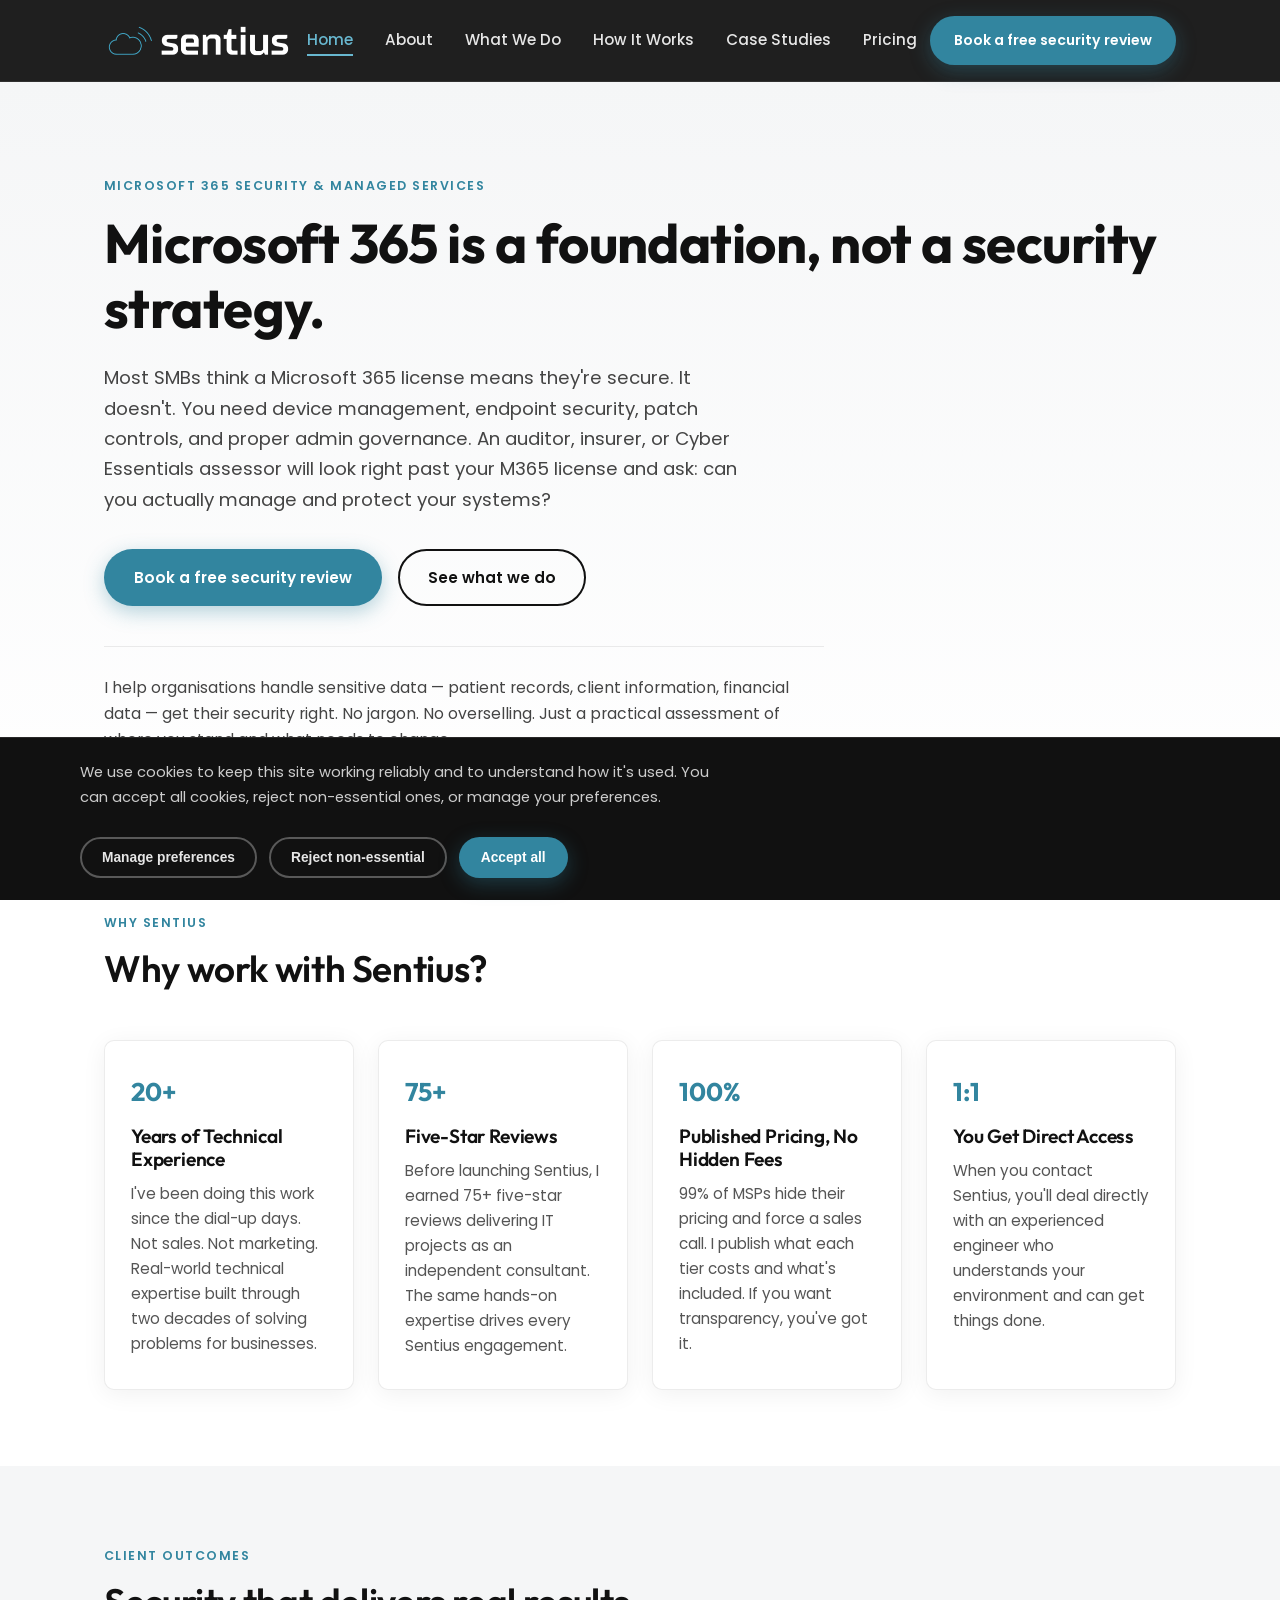
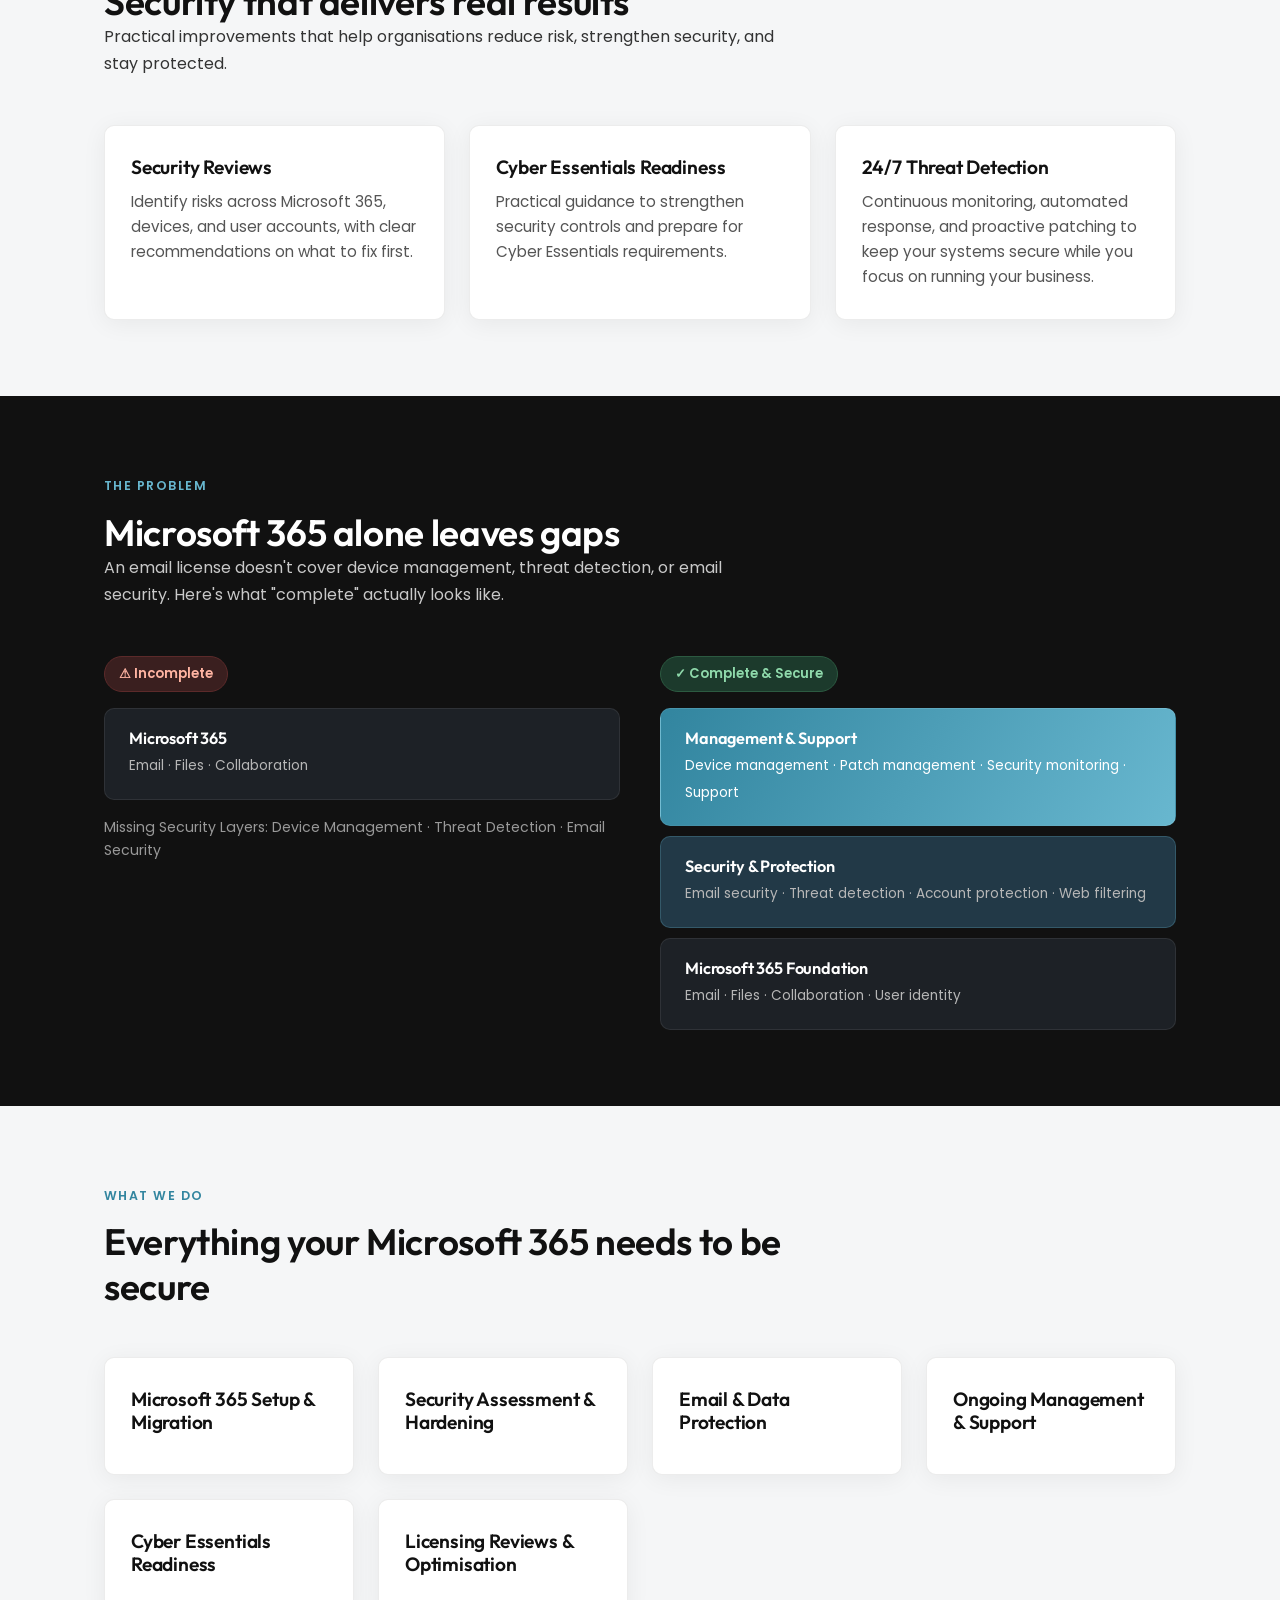
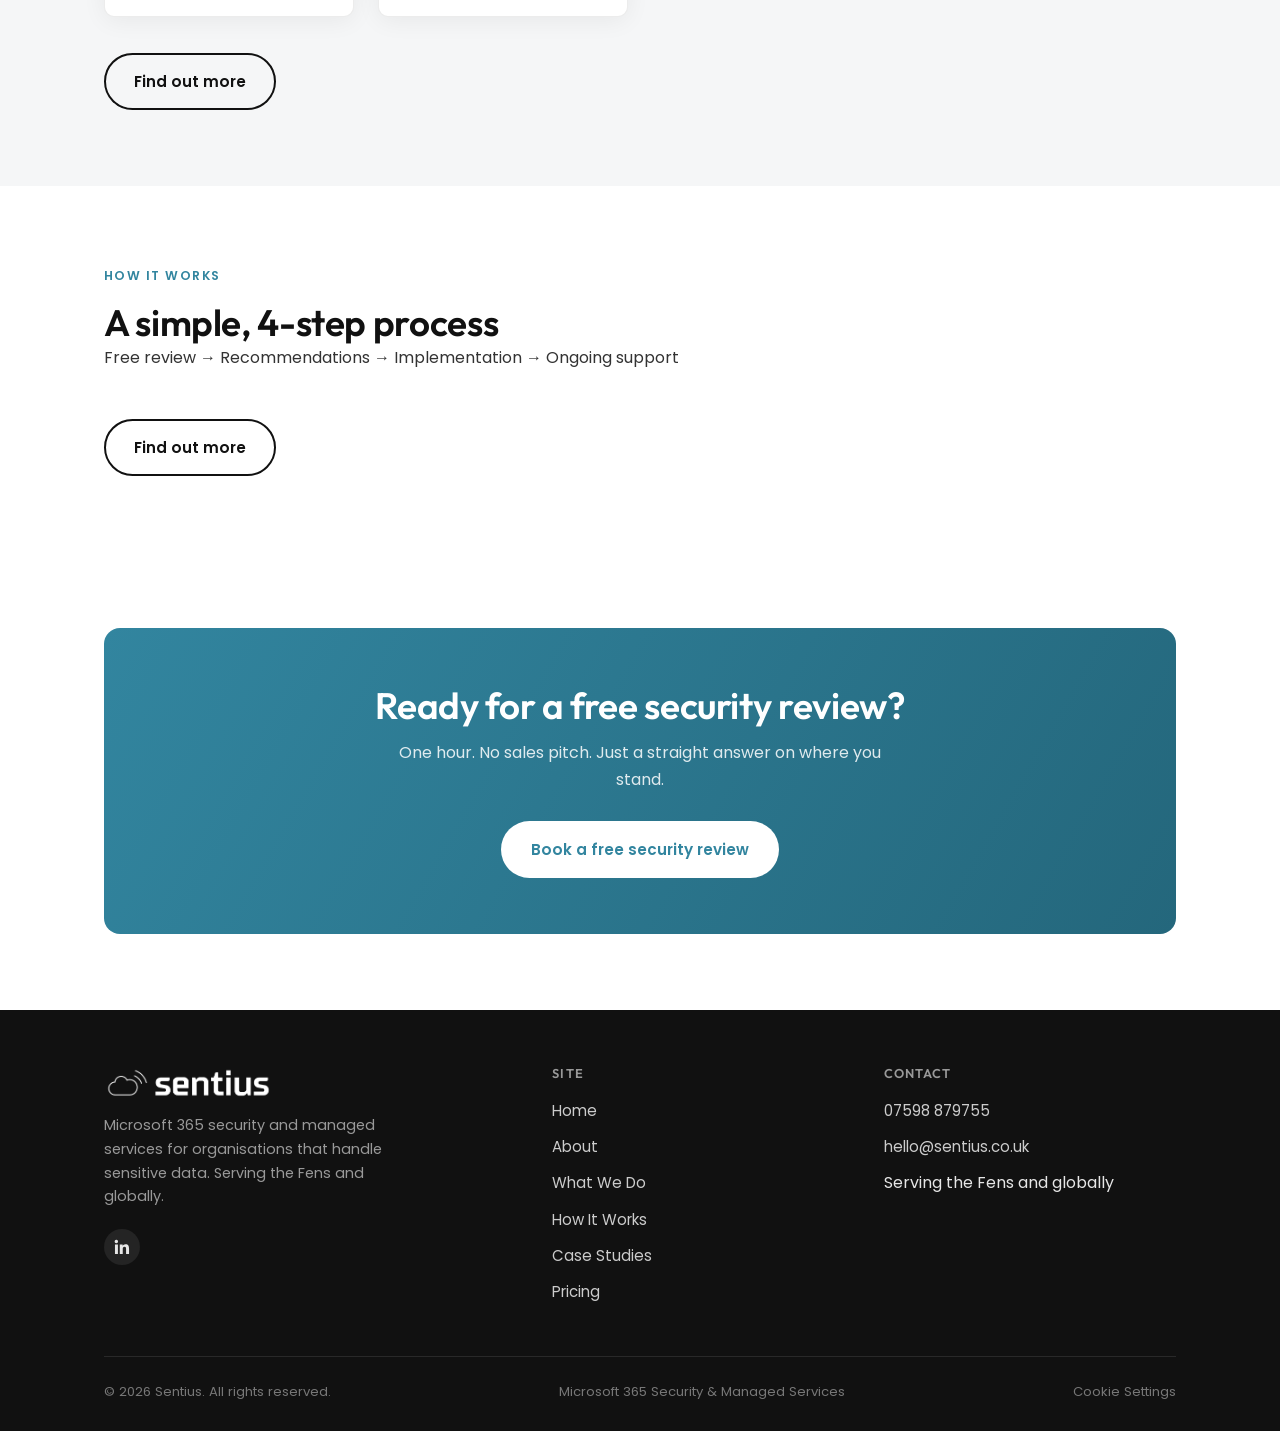
==== index.html @ 133aaaa6 "home word changes" ====
<!DOCTYPE html>
<html lang="en">
<head>
<meta charset="UTF-8">
<meta name="viewport" content="width=device-width, initial-scale=1.0">
<meta name="robots" content="index, follow">
<meta name="description" content="Microsoft 365 is a foundation, not a security strategy. Sentius helps SMBs manage and protect their systems — no jargon, no overselling, published pricing.">
<meta property="og:title" content="Sentius | Microsoft 365 Security &amp; Managed Services">
<meta property="og:description" content="Microsoft 365 is a foundation, not a security strategy. Sentius helps SMBs manage and protect their systems — no jargon, no overselling, published pricing.">
<meta property="og:image" content="https://sentius.co.uk/assets/og-image-home.svg">
<meta property="og:url" content="https://sentius.co.uk/">
<meta property="og:type" content="website">
<link rel="canonical" href="https://sentius.co.uk/">
<title>Sentius | Microsoft 365 Security &amp; Managed Services</title>
<link rel="icon" href="assets/favicon.ico">
<link rel="preconnect" href="https://fonts.googleapis.com">
<link rel="preconnect" href="https://fonts.gstatic.com" crossorigin>
<link href="https://fonts.googleapis.com/css2?family=Outfit:wght@500;600;700&family=Poppins:wght@400;500;600&display=swap" rel="stylesheet">
<link rel="stylesheet" href="css/style.css">
</head>
<body>

<header class="site-header">
  <div class="nav-wrap">
    <a href="index.html" class="logo-link">
      <img src="assets/logo.png" alt="Sentius logo">
    </a>
    <nav class="main-nav">
      <ul>
        <li><a href="index.html">Home</a></li>
        <li><a href="about.html">About</a></li>
        <li><a href="what-we-do.html">What We Do</a></li>
        <li><a href="how-it-works.html">How It Works</a></li>
        <li><a href="case-studies.html">Case Studies</a></li>
        <li><a href="pricing.html">Pricing</a></li>
      </ul>
    </nav>
    <div class="nav-cta">
      <a href="https://outlook.office365.com/owa/calendar/Sentius@sentius.co.uk/bookings/" target="_blank" rel="noopener" class="btn btn-primary">Book a free security review</a>
    </div>
    <button class="nav-toggle" aria-label="Toggle menu"><span></span><span></span><span></span></button>
  </div>
</header>

<main>

  <section class="hero">
    <div class="container hero-inner">
      <div>
        <span class="eyebrow">Microsoft 365 Security &amp; Managed Services</span>
        <h1>Microsoft&nbsp;365 is a foundation, not a security strategy.</h1>
        <p class="lede">Most SMBs think a Microsoft 365 license means they're secure. It doesn't. You need device management, endpoint security, patch controls, and proper admin governance. An auditor, insurer, or Cyber Essentials assessor will look right past your M365 license and ask: can you actually manage and protect your systems?</p>
        <div class="hero-actions">
          <a href="https://outlook.office365.com/owa/calendar/Sentius@sentius.co.uk/bookings/" target="_blank" rel="noopener" class="btn btn-primary">Book a free security review</a>
          <a href="what-we-do.html" class="btn btn-outline">See what we do</a>
        </div>
        <p class="hero-note">I help organisations handle sensitive data &mdash; patient records, client information, financial data &mdash; get their security right. No jargon. No overselling. Just a practical assessment of where you stand and what needs to change.</p>
      </div>
    </div>
  </section>

  <section>
    <div class="container">
      <div class="section-head">
        <span class="eyebrow">Why Sentius</span>
        <h2>Why work with Sentius?</h2>
      </div>
      <div class="grid-cards">
        <div class="card">
          <div class="num">20+</div>
          <h3>Years of Technical Experience</h3>
          <p>I've been doing this work since the dial-up days. Not sales. Not marketing. Real-world technical expertise built through two decades of solving problems for businesses.</p>
        </div>
        <div class="card">
          <div class="num">75+</div>
          <h3>Five-Star Reviews</h3>
          <p>Before launching Sentius, I earned 75+ five-star reviews delivering IT projects as an independent consultant. The same hands-on expertise drives every Sentius engagement.</p>
        </div>
        <div class="card">
          <div class="num">100%</div>
          <h3>Published Pricing, No Hidden Fees</h3>
          <p>99% of MSPs hide their pricing and force a sales call. I publish what each tier costs and what's included. If you want transparency, you've got it.</p>
        </div>
        <div class="card">
          <div class="num">1:1</div>
          <h3>You Get Direct Access</h3>
          <p>When you contact Sentius, you'll deal directly with an experienced engineer who understands your environment and can get things done.</p>
        </div>
      </div>
    </div>
  </section>

  <section class="section-tint">
    <div class="container">
      <div class="section-head">
        <span class="eyebrow">Client Outcomes</span>
        <h2>Security that delivers real results</h2>
        <p>Practical improvements that help organisations reduce risk, strengthen security, and stay protected.</p>
      </div>
      <div class="grid-cards">
        <div class="card">
          <h3>Security Reviews</h3>
          <p>Identify risks across Microsoft 365, devices, and user accounts, with clear recommendations on what to fix first.</p>
        </div>
        <div class="card">
          <h3>Cyber Essentials Readiness</h3>
          <p>Practical guidance to strengthen security controls and prepare for Cyber Essentials requirements.</p>
        </div>
        <div class="card">
          <h3>24/7 Threat Detection</h3>
          <p>Continuous monitoring, automated response, and proactive patching to keep your systems secure while you focus on running your business.</p>
        </div>
      </div>
    </div>
  </section>
  <section class="section-dark">
    <div class="container">
      <div class="section-head">
        <span class="eyebrow" style="color:var(--teal-light)">The Problem</span>
        <h2>Microsoft 365 alone leaves gaps</h2>
        <p>An email license doesn't cover device management, threat detection, or email security. Here's what "complete" actually looks like.</p>
      </div>

      <div style="display:grid; grid-template-columns: 1fr 1fr; gap:40px; align-items:start;">
        <div>
          <span class="stack-flag">&#9888; Incomplete</span>
          <div class="stack stack-incomplete">
            <div class="stack-layer base">
              <h4>Microsoft 365</h4>
              <span>Email &middot; Files &middot; Collaboration</span>
            </div>
          </div>
          <p style="margin-top:16px; font-size:0.88rem; color:#999;">Missing Security Layers: Device Management &middot; Threat Detection &middot; Email Security</p>
        </div>
        <div>
          <span class="stack-flag" style="background:#1c3a2c; color:#8fd9ab; border-color:#2c5a41;">&#10003; Complete &amp; Secure</span>
          <div class="stack">
            <div class="stack-layer top">
              <h4>Management &amp; Support</h4>
              <span>Device management &middot; Patch management &middot; Security monitoring &middot; Support</span>
            </div>
            <div class="stack-layer mid">
              <h4>Security &amp; Protection</h4>
              <span>Email security &middot; Threat detection &middot; Account protection &middot; Web filtering</span>
            </div>
            <div class="stack-layer base">
              <h4>Microsoft 365 Foundation</h4>
              <span>Email &middot; Files &middot; Collaboration &middot; User identity</span>
            </div>
          </div>
        </div>
      </div>
    </div>
  </section>

  <section class="section-tint">
    <div class="container">
      <div class="section-head">
        <span class="eyebrow">What We Do</span>
        <h2>Everything your Microsoft 365 needs to be secure</h2>
      </div>
      <div class="grid-cards">
        <div class="card"><h3>Microsoft 365 Setup &amp; Migration</h3></div>
        <div class="card"><h3>Security Assessment &amp; Hardening</h3></div>
        <div class="card"><h3>Email &amp; Data Protection</h3></div>
        <div class="card"><h3>Ongoing Management &amp; Support</h3></div>
        <div class="card"><h3>Cyber Essentials Readiness</h3></div>
        <div class="card"><h3>Licensing Reviews &amp; Optimisation</h3></div>
      </div>
      <div style="margin-top:36px;">
        <a href="what-we-do.html" class="btn btn-outline">Find out more</a>
      </div>
    </div>
  </section>

  <section>
    <div class="container">
      <div class="section-head">
        <span class="eyebrow">How It Works</span>
        <h2>A simple, 4-step process</h2>
        <p>Free review &rarr; Recommendations &rarr; Implementation &rarr; Ongoing support</p>
      </div>
      <div style="margin-top:36px;">
        <a href="how-it-works.html" class="btn btn-outline">Find out more</a>
      </div>
    </div>
  </section>

  <section>
    <div class="container">
      <div class="cta-banner">
        <h2>Ready for a free security review?</h2>
        <p>One hour. No sales pitch. Just a straight answer on where you stand.</p>
        <a href="https://outlook.office365.com/owa/calendar/Sentius@sentius.co.uk/bookings/" target="_blank" rel="noopener" class="btn" style="background:var(--white); color:var(--teal);">Book a free security review</a>
      </div>
    </div>
  </section>

</main>

<footer class="site-footer">
  <div class="container">
    <div class="footer-top">
      <div class="footer-brand">
        <img src="assets/logo.png" alt="Sentius logo">
        <p>Microsoft 365 security and managed services for organisations that handle sensitive data. Serving the Fens and globally.</p>
        <div class="footer-social">
          <a href="https://www.linkedin.com/in/chris-warner-75b22317b/" target="_blank" rel="noopener" aria-label="Sentius on LinkedIn">
            <svg viewBox="0 0 24 24" width="20" height="20" fill="currentColor" aria-hidden="true"><path d="M20.45 20.45h-3.56v-5.57c0-1.33-.02-3.04-1.85-3.04-1.85 0-2.14 1.45-2.14 2.94v5.67H9.34V9h3.42v1.56h.05c.48-.9 1.64-1.85 3.38-1.85 3.6 0 4.27 2.37 4.27 5.46v6.28zM5.34 7.43a2.07 2.07 0 1 1 0-4.13 2.07 2.07 0 0 1 0 4.13zM7.12 20.45H3.56V9h3.56v11.45z"/></svg>
          </a>
        </div>
      </div>
      <div class="footer-col">
        <h4>Site</h4>
        <ul>
          <li><a href="index.html">Home</a></li>
          <li><a href="about.html">About</a></li>
          <li><a href="what-we-do.html">What We Do</a></li>
          <li><a href="how-it-works.html">How It Works</a></li>
          <li><a href="case-studies.html">Case Studies</a></li>
          <li><a href="pricing.html">Pricing</a></li>
        </ul>
      </div>
      <div class="footer-col">
        <h4>Contact</h4>
        <ul>
          <li><a href="tel:07598879755">07598 879755</a></li>
          <li><a href="mailto:hello@sentius.co.uk">hello@sentius.co.uk</a></li>
          <li>Serving the Fens and globally</li>
        </ul>
      </div>
    </div>
    <div class="footer-bottom">
      <span>&copy; <span id="year"></span> Sentius. All rights reserved.</span>
      <span>Microsoft 365 Security &amp; Managed Services</span>
      <a href="#" data-cookie-settings>Cookie Settings</a>
    </div>
  </div>
</footer>

<script src="js/main.js"></script>
<script src="js/cookie-consent.js"></script>
<script>document.getElementById('year').textContent = new Date().getFullYear();</script>
</body>
</html>
---- css/style.css ----
/* ===== Sentius — Design tokens ===== */
:root {
  --teal: #32859F;
  --teal-light: #68B7CF;
  --ink: #111111;
  --ink-alt: #16171B;
  --off-white: #E6E6E6;
  --white: #FFFFFF;
  --off-white-bg: #F5F6F7;

  --font-head: 'Outfit', -apple-system, 'Segoe UI', sans-serif;
  --font-body: 'Poppins', -apple-system, 'Segoe UI', sans-serif;

  --max-w: 1120px;
  --radius: 10px;
  --shadow: 0 4px 24px rgba(17, 17, 17, 0.06);
}

* { box-sizing: border-box; margin: 0; padding: 0; }

html { scroll-behavior: smooth; }

body {
  font-family: var(--font-body);
  color: var(--ink);
  background: var(--white);
  line-height: 1.65;
  -webkit-font-smoothing: antialiased;
}

img { max-width: 100%; display: block; }

a { color: inherit; text-decoration: none; }

h1, h2, h3, h4 {
  font-family: var(--font-head);
  font-weight: 600;
  line-height: 1.2;
  letter-spacing: -0.01em;
}

h1 { font-size: clamp(2.1rem, 4.5vw, 3.4rem); font-weight: 700; }
h2 { font-size: clamp(1.6rem, 3vw, 2.3rem); }
h3 { font-size: 1.2rem; }

p { color: #333; }

.container {
  max-width: var(--max-w);
  margin: 0 auto;
  padding: 0 24px;
}

.eyebrow {
  display: inline-block;
  font-size: 0.78rem;
  font-weight: 600;
  letter-spacing: 0.12em;
  text-transform: uppercase;
  color: var(--teal);
  margin-bottom: 14px;
}

.lede {
  font-size: 1.15rem;
  color: #444;
  max-width: 640px;
}

/* ===== Buttons ===== */
.btn {
  display: inline-flex;
  align-items: center;
  gap: 8px;
  padding: 14px 28px;
  border-radius: 999px;
  font-weight: 600;
  font-size: 0.95rem;
  border: 2px solid transparent;
  cursor: pointer;
  transition: transform 0.15s ease, box-shadow 0.15s ease, background 0.15s ease, color 0.15s ease;
}
.btn:hover { transform: translateY(-2px); }

.btn-primary {
  background: var(--teal);
  color: var(--white);
  box-shadow: 0 6px 20px rgba(50, 133, 159, 0.35);
}
.btn-primary:hover { background: #2a7389; }

.btn-outline {
  background: transparent;
  border-color: var(--ink);
  color: var(--ink);
}
.btn-outline:hover { border-color: var(--teal); color: var(--teal); }

.btn-outline-light {
  background: transparent;
  border-color: rgba(255,255,255,0.5);
  color: var(--white);
}
.btn-outline-light:hover { border-color: var(--teal-light); color: var(--teal-light); }

/* ===== Header ===== */
header.site-header {
  position: sticky;
  top: 0;
  z-index: 100;
  background: rgba(17,17,17,0.94);
  backdrop-filter: blur(10px);
  border-bottom: 1px solid rgba(255,255,255,0.08);
}

.nav-wrap {
  display: flex;
  align-items: center;
  justify-content: space-between;
  padding: 16px 24px;
  max-width: var(--max-w);
  margin: 0 auto;
}

.logo-link { display: flex; align-items: center; gap: 10px; }
.logo-link img { height: 38px; width: auto; }

nav.main-nav ul {
  list-style: none;
  display: flex;
  gap: 32px;
  align-items: center;
}

nav.main-nav a {
  font-size: 0.95rem;
  font-weight: 500;
  color: var(--off-white);
  position: relative;
  padding: 4px 0;
}

nav.main-nav a::after {
  content: '';
  position: absolute;
  left: 0; bottom: -2px;
  width: 0; height: 2px;
  background: var(--teal-light);
  transition: width 0.2s ease;
}

nav.main-nav a:hover::after,
nav.main-nav a.active::after { width: 100%; }

nav.main-nav a.active { color: var(--teal-light); }

.nav-cta { display: flex; align-items: center; gap: 20px; }
.nav-cta .btn { padding: 11px 22px; font-size: 0.88rem; }
.nav-cta .btn-outline { border-color: rgba(255,255,255,0.4); color: var(--off-white); }
.nav-cta .btn-outline:hover { border-color: var(--teal-light); color: var(--teal-light); }

.nav-toggle {
  display: none;
  flex-direction: column;
  gap: 5px;
  background: none;
  border: none;
  cursor: pointer;
  padding: 8px;
}
.nav-toggle span {
  width: 24px; height: 2px;
  background: var(--off-white);
  transition: transform 0.2s ease, opacity 0.2s ease;
}

/* ===== Hero ===== */
.hero {
  background: linear-gradient(180deg, var(--off-white-bg) 0%, var(--white) 100%);
  padding: 90px 0 80px;
}

.hero-inner {
  display: grid;
  gap: 40px;
}

.hero p.lede { margin-top: 22px; }

.hero-actions {
  margin-top: 34px;
  display: flex;
  gap: 16px;
  flex-wrap: wrap;
}

.hero-note {
  margin-top: 40px;
  padding-top: 28px;
  border-top: 1px solid rgba(17,17,17,0.08);
  font-size: 0.98rem;
  color: #444;
  max-width: 720px;
}

/* ===== Section basics ===== */
section { padding: 76px 0; }
.section-dark {
  background: var(--ink);
  color: var(--off-white);
}
.section-dark p { color: #c9c9c9; }
.section-dark h2, .section-dark h3 { color: var(--white); }

.section-tint { background: var(--off-white-bg); }

.section-head { max-width: 680px; margin-bottom: 48px; }

/* ===== Why Sentius cards ===== */
.grid-cards {
  display: grid;
  grid-template-columns: repeat(auto-fit, minmax(240px, 1fr));
  gap: 24px;
}

.card {
  background: var(--white);
  border: 1px solid rgba(17,17,17,0.08);
  border-radius: var(--radius);
  padding: 30px 26px;
  box-shadow: var(--shadow);
}

.card .num {
  font-family: var(--font-head);
  font-weight: 700;
  font-size: 1.6rem;
  color: var(--teal);
  margin-bottom: 12px;
}

.card h3 { margin-bottom: 10px; }
.card p { font-size: 0.95rem; color: #555; }

/* ===== Stack diagram ===== */
.stack {
  display: flex;
  flex-direction: column;
  gap: 10px;
  max-width: 560px;
}

.stack-layer {
  border-radius: var(--radius);
  padding: 20px 24px;
  border: 1px solid rgba(255,255,255,0.08);
}

.stack-layer h4 { color: var(--white); font-size: 1.02rem; margin-bottom: 4px; }
.stack-layer span { font-size: 0.85rem; color: #b7b7b7; }

.stack-layer.base { background: #1d2126; }
.stack-layer.mid { background: #223947; border-color: rgba(104,183,207,0.25); }
.stack-layer.top { background: linear-gradient(120deg, var(--teal), var(--teal-light)); }
.stack-layer.top h4, .stack-layer.top span { color: var(--white); }

.stack-flag {
  display: inline-flex;
  align-items: center;
  gap: 8px;
  background: #3a1f1f;
  color: #ffb4a2;
  border: 1px solid #5c2a2a;
  border-radius: 999px;
  padding: 6px 14px;
  font-size: 0.82rem;
  font-weight: 600;
  margin-bottom: 16px;
}

/* ===== Services list ===== */
.service-row {
  display: grid;
  grid-template-columns: 44px 1fr;
  gap: 20px;
  padding: 32px 0;
  border-bottom: 1px solid rgba(17,17,17,0.08);
}
.service-row:first-child { padding-top: 0; }
.service-row:last-of-type { border-bottom: none; }

.service-index {
  font-family: var(--font-head);
  font-weight: 700;
  font-size: 1.1rem;
  color: var(--teal-light);
  background: var(--ink);
  width: 44px; height: 44px;
  border-radius: 50%;
  display: flex; align-items: center; justify-content: center;
}

.service-row h3 { margin-bottom: 8px; }
.service-row .means {
  margin-top: 12px;
  font-size: 0.92rem;
  color: var(--teal);
  font-weight: 500;
}

/* ===== Steps ===== */
.steps {
  display: grid;
  grid-template-columns: repeat(auto-fit, minmax(230px, 1fr));
  gap: 28px;
  counter-reset: step;
}

.step {
  position: relative;
  padding-top: 12px;
}

.step .step-num {
  font-family: var(--font-head);
  font-weight: 700;
  font-size: 2.2rem;
  color: var(--teal);
  opacity: 0.35;
  display: block;
  margin-bottom: 14px;
}

.step h3 { margin-bottom: 10px; }
.step p { font-size: 0.94rem; }

/* ===== Pricing ===== */
.pricing-grid {
  display: grid;
  grid-template-columns: repeat(auto-fit, minmax(280px, 1fr));
  gap: 24px;
  align-items: stretch;
}

.tier {
  background: var(--white);
  border: 1px solid rgba(17,17,17,0.1);
  border-radius: var(--radius);
  padding: 34px 28px;
  display: flex;
  flex-direction: column;
  box-shadow: var(--shadow);
}

.tier.popular {
  border-color: var(--teal);
  box-shadow: 0 10px 34px rgba(50,133,159,0.22);
  transform: translateY(-8px);
}

.tier-badge {
  align-self: flex-start;
  background: var(--teal);
  color: var(--white);
  font-size: 0.72rem;
  font-weight: 700;
  letter-spacing: 0.06em;
  text-transform: uppercase;
  padding: 5px 12px;
  border-radius: 999px;
  margin-bottom: 14px;
}

.tier h3 { font-size: 1.35rem; }
.tier .tier-desc { font-size: 0.92rem; color: #555; margin: 10px 0 20px; min-height: 42px; }

.tier .price {
  font-family: var(--font-head);
  font-weight: 700;
  font-size: 2.1rem;
  color: var(--ink);
  margin-bottom: 4px;
}
.tier .price span { font-size: 0.95rem; font-weight: 500; color: #666; }

.tier ul {
  list-style: none;
  margin: 22px 0;
  flex-grow: 1;
}

.tier ul li {
  display: flex;
  gap: 10px;
  padding: 8px 0;
  font-size: 0.9rem;
  color: #333;
  border-top: 1px solid rgba(17,17,17,0.06);
}
.tier ul li:first-child { border-top: none; }

.tier ul li .tick { color: var(--teal); font-weight: 700; flex-shrink: 0; }

.tier-meta {
  font-size: 0.82rem;
  color: #666;
  background: var(--off-white-bg);
  border-radius: 8px;
  padding: 14px 16px;
  margin-bottom: 20px;
}
.tier-meta div { display: grid; grid-template-columns: 108px 1fr; gap: 10px; padding: 5px 0; align-items: baseline; }
.tier-meta div span:first-child { color: #888; }
.tier-meta div span:last-child { text-align: right; font-weight: 500; color: var(--ink); }

.tier-best {
  font-size: 0.85rem;
  color: #555;
  margin-bottom: 20px;
  padding-top: 16px;
  border-top: 1px dashed rgba(17,17,17,0.12);
}
.tier-best b { color: var(--ink); display: block; margin-bottom: 4px; font-size: 0.78rem; text-transform: uppercase; letter-spacing: 0.06em; }

.addon-box {
  margin-top: 40px;
  background: var(--off-white-bg);
  border-radius: var(--radius);
  padding: 32px;
  display: grid;
  grid-template-columns: 1fr 1fr;
  gap: 30px;
}
@media (max-width: 700px) { .addon-box { grid-template-columns: 1fr; } }

.addon-box ul { list-style: none; margin: 0; }
.addon-box ul li {
  display: flex;
  gap: 10px;
  padding: 8px 0;
  font-size: 0.9rem;
  color: #333;
  border-top: 1px solid rgba(17,17,17,0.08);
}
.addon-box ul li:first-child { border-top: none; }
.addon-box ul li .tick { color: var(--teal); font-weight: 700; flex-shrink: 0; }

.notes-list {
  list-style: none;
  margin-top: 20px;
}
.notes-list li {
  padding: 12px 0;
  border-top: 1px solid rgba(17,17,17,0.08);
  font-size: 0.94rem;
  color: #444;
}
.notes-list li:first-child { border-top: none; }

/* ===== Case studies ===== */
.case-study {
  background: var(--white);
  border: 1px solid rgba(17,17,17,0.08);
  border-radius: var(--radius);
  padding: 40px;
  margin-bottom: 32px;
  box-shadow: var(--shadow);
}

.case-study h3.case-title {
  color: var(--teal);
  font-size: 1.5rem;
  margin-bottom: 24px;
}

.case-block { margin-bottom: 20px; }
.case-block h4 {
  font-size: 0.78rem;
  text-transform: uppercase;
  letter-spacing: 0.08em;
  color: #888;
  margin-bottom: 8px;
}
.case-block p { font-size: 0.96rem; }

.stat-card {
  background: var(--ink);
  border-radius: var(--radius);
  padding: 30px;
  color: var(--white);
  margin-bottom: 20px;
}

.stat-card h4 { color: var(--teal-light); font-size: 1rem; margin-bottom: 4px; }

.stat-label {
  font-size: 0.76rem;
  text-transform: uppercase;
  letter-spacing: 0.06em;
  color: #888;
  margin-bottom: 20px;
}

.stat-row {
  display: flex;
  align-items: center;
  gap: 16px;
  flex-wrap: wrap;
  margin-bottom: 10px;
}

.stat-num { font-family: var(--font-head); font-weight: 700; font-size: 1.7rem; }
.stat-num.before { color: #999; }
.stat-num.after { color: var(--teal-light); }
.stat-arrow { color: #666; font-size: 1.3rem; }

.stat-date { font-size: 0.78rem; color: #999; }

.bar-track {
  height: 8px;
  background: #2a2c31;
  border-radius: 999px;
  overflow: hidden;
  margin: 14px 0 6px;
}
.bar-fill {
  height: 100%;
  background: linear-gradient(90deg, var(--teal), var(--teal-light));
  border-radius: 999px;
}

.stat-sub { font-size: 0.85rem; color: #aaa; }

/* ===== Footer ===== */
footer.site-footer {
  background: var(--ink);
  color: var(--off-white);
  padding: 56px 0 28px;
}

.footer-top {
  display: grid;
  grid-template-columns: 1.4fr 1fr 1fr;
  gap: 40px;
  padding-bottom: 40px;
  border-bottom: 1px solid rgba(255,255,255,0.1);
}
@media (max-width: 760px) { .footer-top { grid-template-columns: 1fr; } }

.footer-brand img { height: 34px; margin-bottom: 14px; filter: brightness(0) invert(1); }
.footer-brand p { color: #999; font-size: 0.9rem; max-width: 300px; }

.footer-social { display: flex; gap: 12px; margin-top: 20px; }
.footer-social a {
  display: flex;
  align-items: center;
  justify-content: center;
  width: 36px; height: 36px;
  border-radius: 50%;
  background: rgba(255,255,255,0.08);
  color: var(--off-white);
  transition: background 0.15s ease, color 0.15s ease;
}
.footer-social a:hover { background: var(--teal); color: var(--white); }

.footer-col h4 {
  font-size: 0.8rem;
  text-transform: uppercase;
  letter-spacing: 0.08em;
  color: #999;
  margin-bottom: 16px;
}
.footer-col ul { list-style: none; }
.footer-col li { margin-bottom: 10px; }
.footer-col a { color: #ccc; font-size: 0.94rem; }
.footer-col a:hover { color: var(--teal-light); }

.footer-bottom {
  display: flex;
  justify-content: space-between;
  align-items: center;
  padding-top: 24px;
  font-size: 0.82rem;
  color: #777;
  flex-wrap: wrap;
  gap: 10px;
}

/* ===== CTA banner ===== */
.cta-banner {
  background: linear-gradient(120deg, var(--teal), #24677c);
  border-radius: 16px;
  padding: 56px;
  text-align: center;
  color: var(--white);
}
.cta-banner h2 { color: var(--white); margin-bottom: 12px; }
.cta-banner p { color: rgba(255,255,255,0.85); max-width: 520px; margin: 0 auto 28px; }

/* ===== Cookie consent ===== */
.cookie-banner {
  position: fixed;
  left: 0; right: 0; bottom: 0;
  z-index: 200;
  background: var(--ink);
  border-top: 1px solid rgba(255,255,255,0.1);
  padding: 22px 24px;
  transform: translateY(120%);
  transition: transform 0.3s ease;
}
.cookie-banner.is-visible { transform: translateY(0); }

.cookie-banner-inner {
  max-width: var(--max-w);
  margin: 0 auto;
  display: flex;
  align-items: center;
  justify-content: space-between;
  gap: 28px;
  flex-wrap: wrap;
}

.cookie-banner-inner p {
  color: #ccc;
  font-size: 0.92rem;
  max-width: 640px;
  margin: 0;
}

.cookie-banner-actions {
  display: flex;
  gap: 12px;
  flex-wrap: wrap;
}

.cookie-banner-actions .btn { padding: 11px 20px; font-size: 0.86rem; }
.cookie-banner-actions .btn-outline { border-color: rgba(255,255,255,0.3); color: var(--off-white); }
.cookie-banner-actions .btn-outline:hover { border-color: var(--teal-light); color: var(--teal-light); }

.cookie-modal-overlay {
  position: fixed;
  inset: 0;
  z-index: 210;
  background: rgba(17,17,17,0.6);
  display: flex;
  align-items: center;
  justify-content: center;
  padding: 24px;
  opacity: 0;
  pointer-events: none;
  transition: opacity 0.2s ease;
}
.cookie-modal-overlay.is-visible { opacity: 1; pointer-events: auto; }

.cookie-modal {
  position: relative;
  background: var(--white);
  border-radius: var(--radius);
  max-width: 480px;
  width: 100%;
  max-height: 86vh;
  overflow-y: auto;
  padding: 36px;
  box-shadow: 0 20px 60px rgba(0,0,0,0.3);
}

.cookie-modal h3 { margin-bottom: 10px; }
.cookie-modal-intro { font-size: 0.9rem; color: #555; margin-bottom: 24px; }

.cookie-modal-close {
  position: absolute;
  top: 16px; right: 16px;
  background: none;
  border: none;
  font-size: 1.4rem;
  line-height: 1;
  color: #888;
  cursor: pointer;
  padding: 6px;
}
.cookie-modal-close:hover { color: var(--ink); }

.cookie-category {
  padding: 16px 0;
  border-top: 1px solid rgba(17,17,17,0.08);
}
.cookie-category:first-of-type { border-top: none; }

.cookie-category-head {
  display: flex;
  align-items: center;
  justify-content: space-between;
  font-weight: 600;
  font-family: var(--font-head);
  margin-bottom: 6px;
}

.cookie-category p { font-size: 0.86rem; color: #666; }

.cookie-toggle {
  width: 42px; height: 24px;
  border-radius: 999px;
  background: #d5d5d5;
  border: none;
  position: relative;
  cursor: pointer;
  padding: 0;
  flex-shrink: 0;
}
.cookie-toggle-dot {
  position: absolute;
  top: 3px; left: 3px;
  width: 18px; height: 18px;
  border-radius: 50%;
  background: var(--white);
  transition: transform 0.18s ease;
}
.cookie-toggle.is-on { background: var(--teal); }
.cookie-toggle.is-on .cookie-toggle-dot { transform: translateX(18px); }

.cookie-toggle-locked {
  background: var(--teal);
  cursor: default;
  opacity: 0.7;
}
.cookie-toggle-locked .cookie-toggle-dot { transform: translateX(18px); }

.cookie-modal-actions {
  display: flex;
  justify-content: flex-end;
  gap: 12px;
  margin-top: 24px;
  flex-wrap: wrap;
}
.cookie-modal-actions .btn { padding: 11px 20px; font-size: 0.86rem; }

/* ===== Mobile ===== */
@media (max-width: 860px) {
  nav.main-nav { position: fixed; top: 72px; left: 0; right: 0; background: var(--ink); flex-direction: column; padding: 20px 24px; border-bottom: 1px solid rgba(255,255,255,0.08); transform: translateY(-150%); opacity: 0; transition: transform 0.25s ease, opacity 0.25s ease; }
  nav.main-nav.open { transform: translateY(0); opacity: 1; }
  nav.main-nav ul { flex-direction: column; align-items: flex-start; gap: 18px; width: 100%; }
  .nav-cta { display: none; }
  .nav-toggle { display: flex; }
  .hero { padding: 60px 0 56px; }
  .tier.popular { transform: none; }
  .cta-banner { padding: 40px 24px; }
  .cookie-banner-inner { flex-direction: column; align-items: stretch; }
  .cookie-banner-actions { justify-content: stretch; }
  .cookie-banner-actions .btn { flex: 1; justify-content: center; }
}
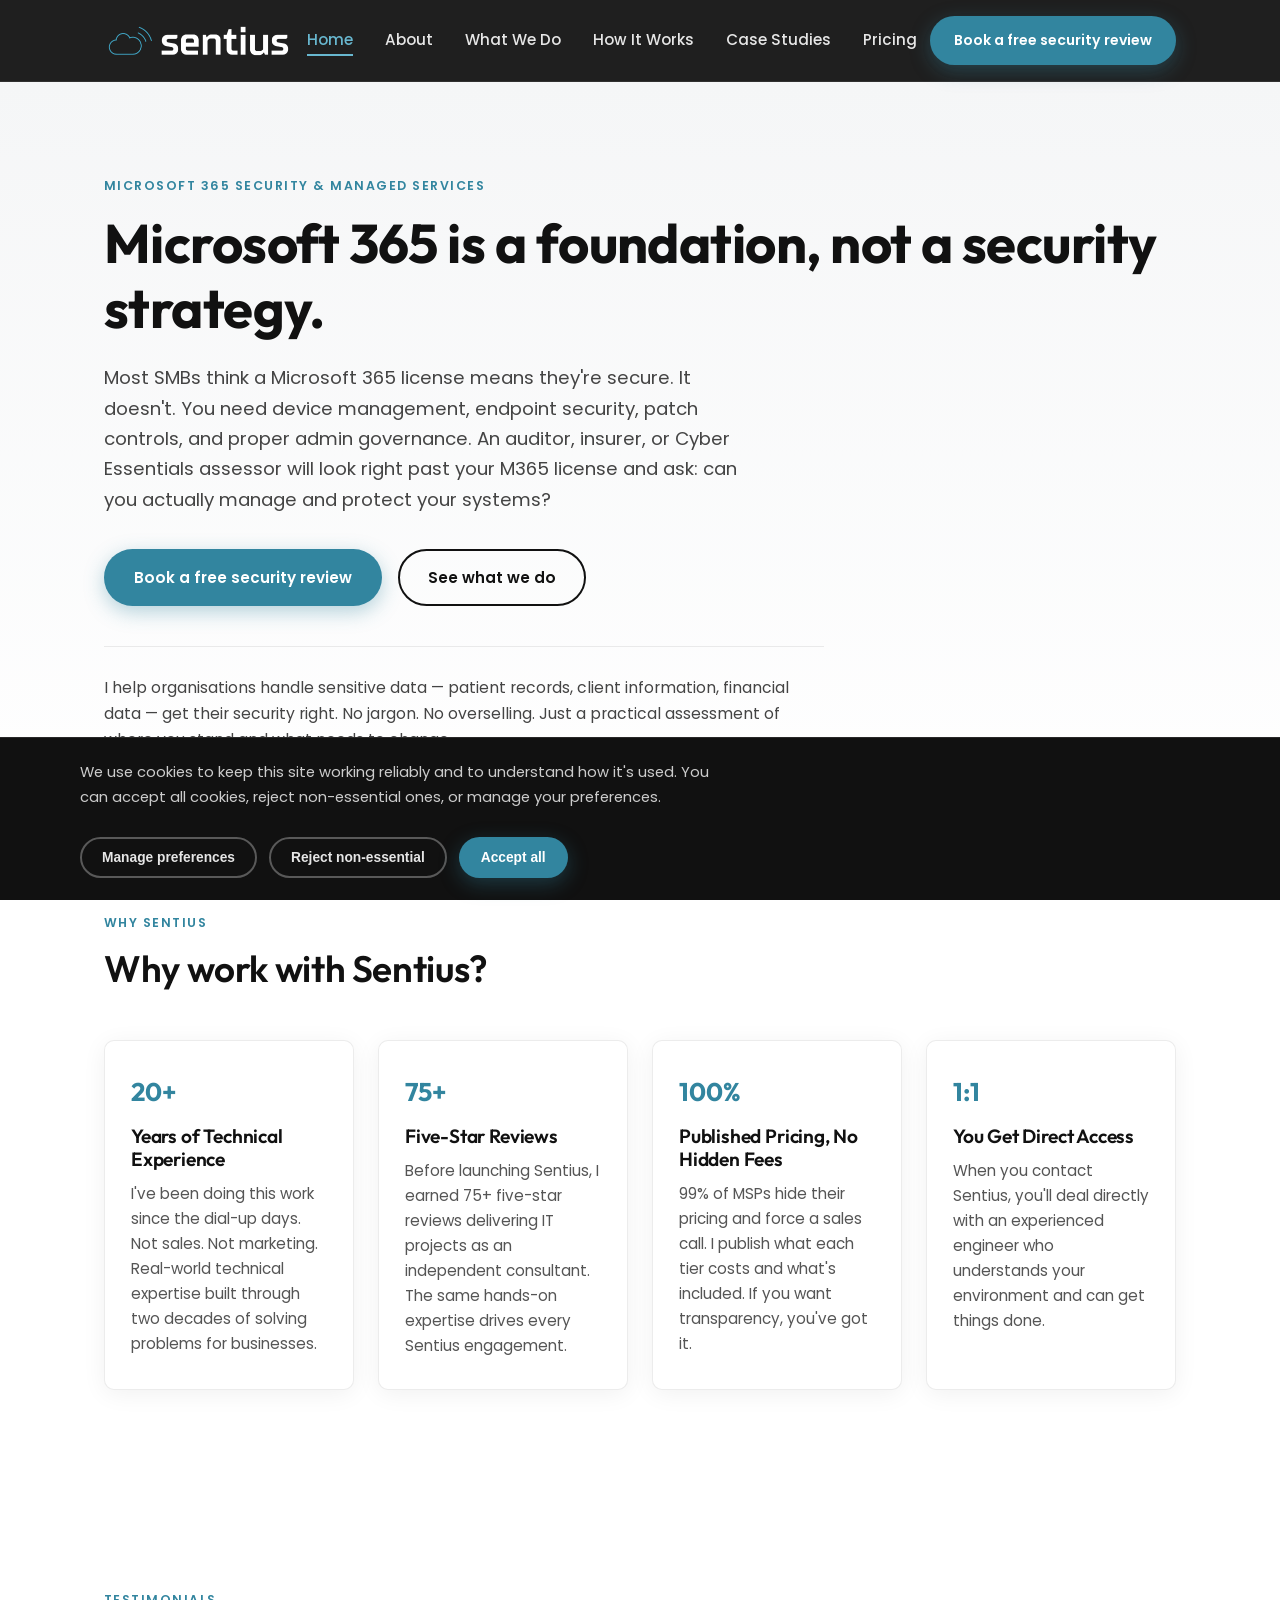
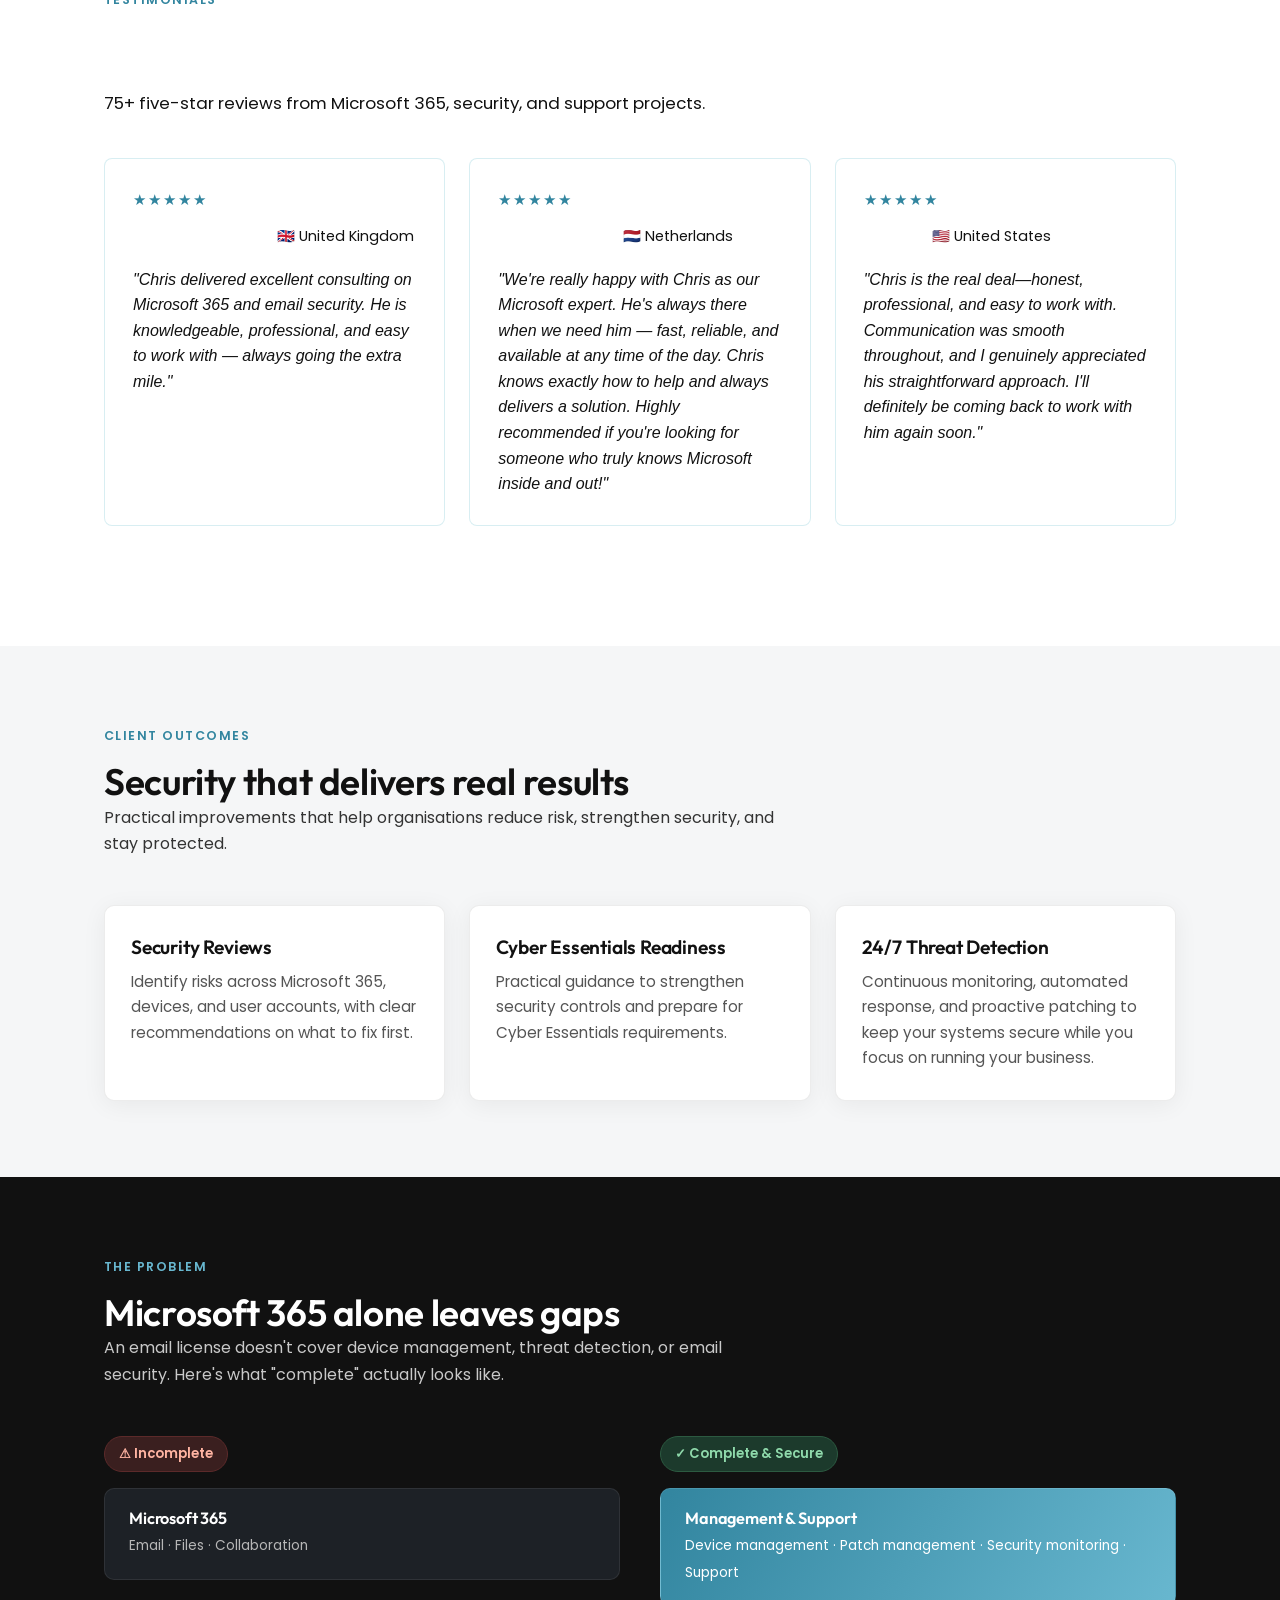
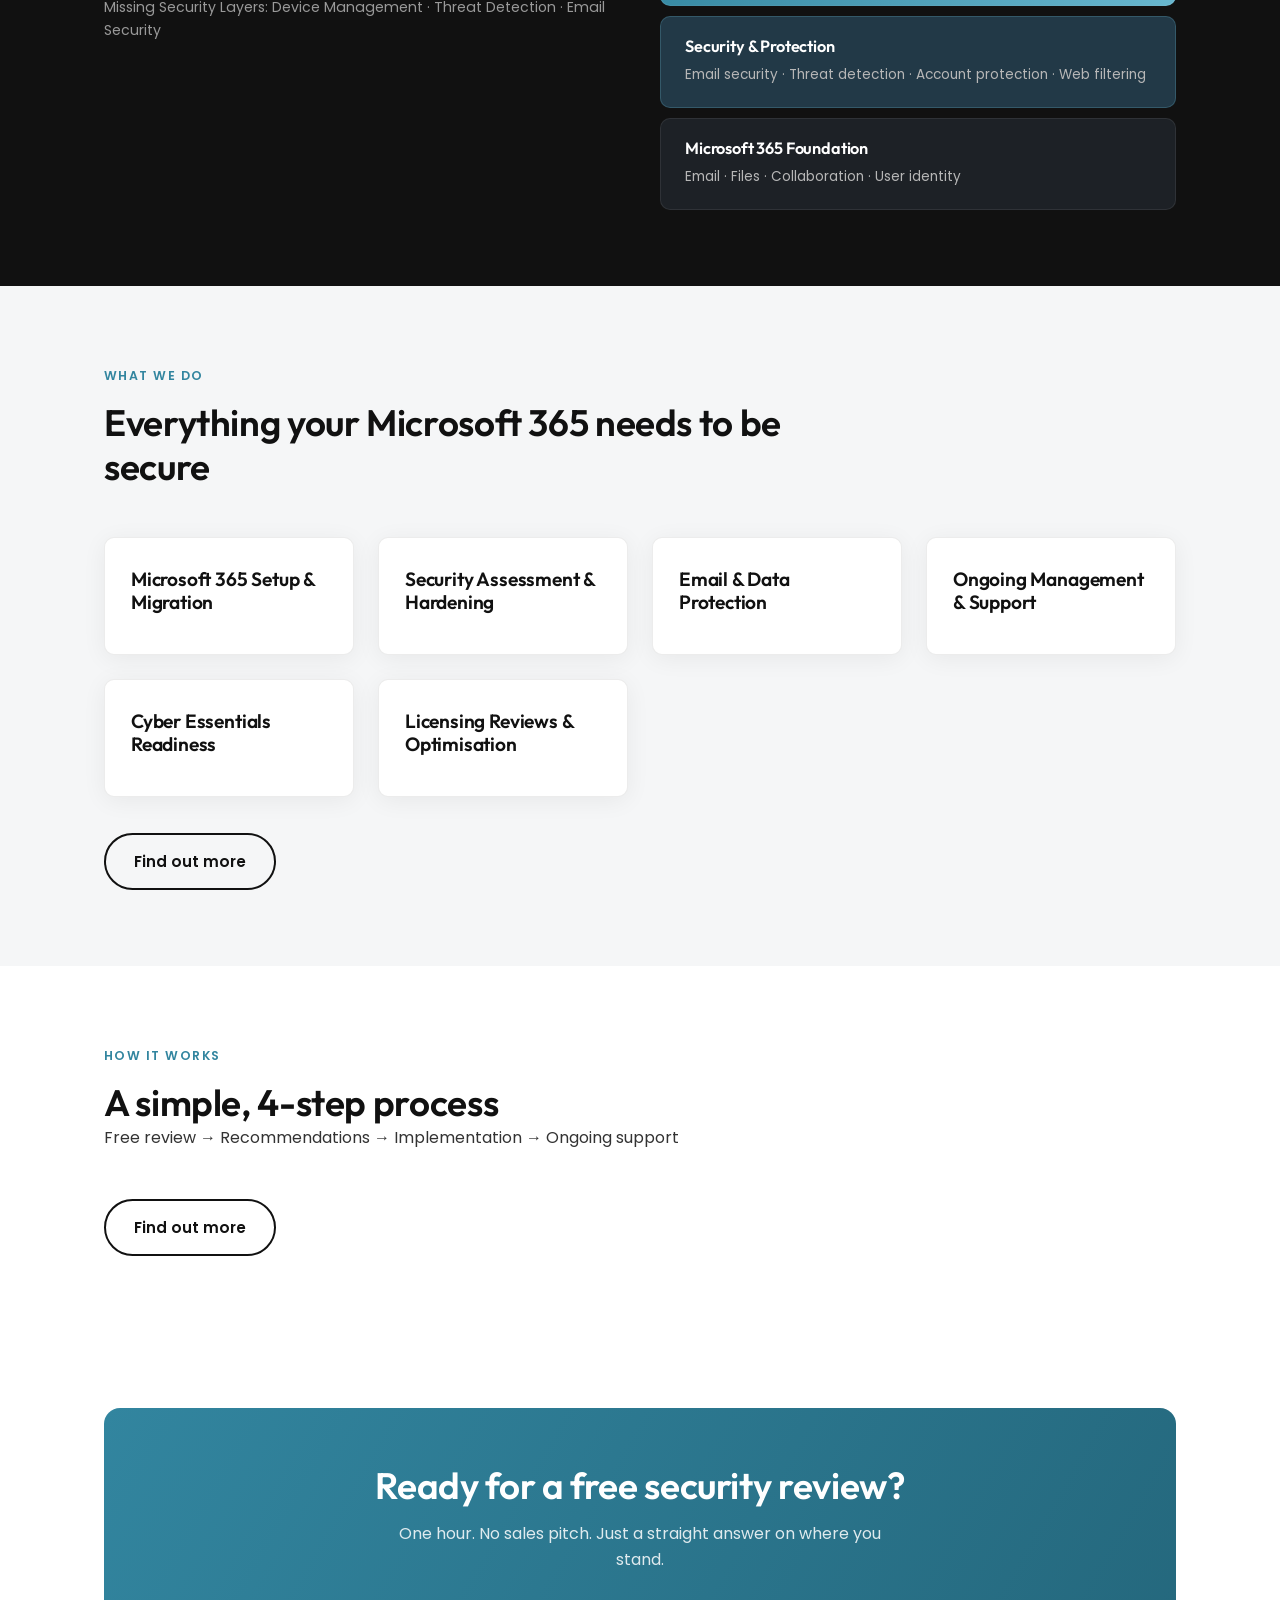
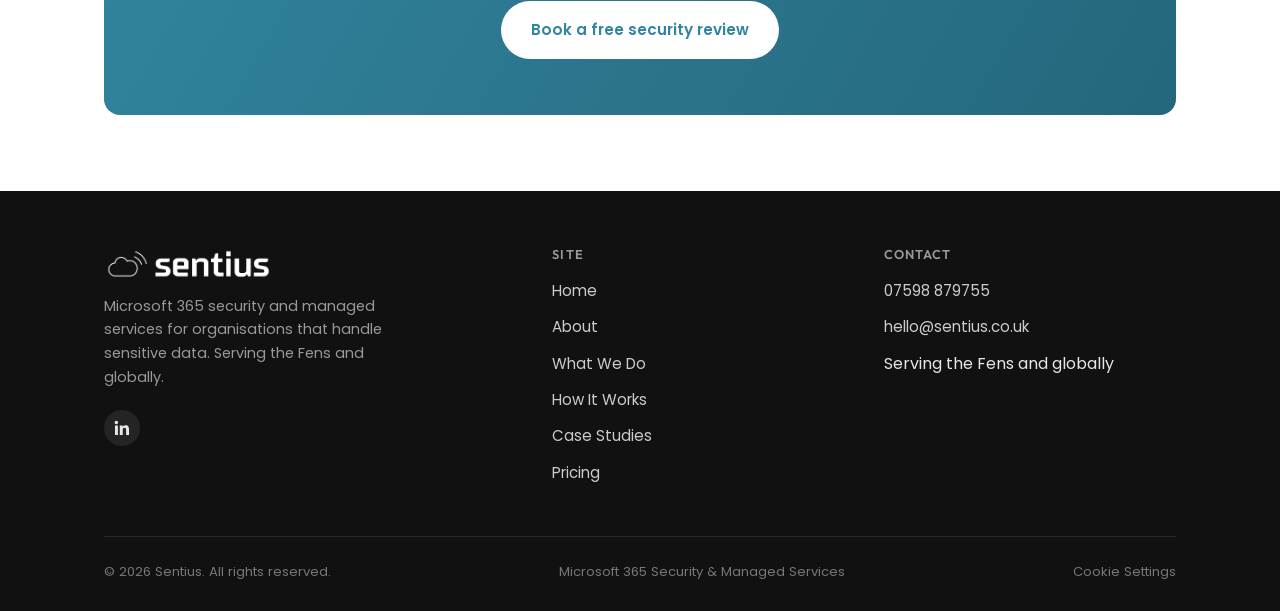
==== commit 8c32a4f0: "updated testimonials home" ====
--- a/index.html
+++ b/index.html
@@ -17,6 +17,102 @@
 <link rel="preconnect" href="https://fonts.gstatic.com" crossorigin>
 <link href="https://fonts.googleapis.com/css2?family=Outfit:wght@500;600;700&family=Poppins:wght@400;500;600&display=swap" rel="stylesheet">
 <link rel="stylesheet" href="css/style.css">
+<style>
+.testimonials-section {
+  padding: 60px 0;
+  background: var(--navy-dark);
+  margin: 60px 0;
+}
+
+.testimonials-section h2 {
+  font-size: 2.2rem;
+  font-weight: 700;
+  margin: 4px 0 20px;
+  color: var(--white);
+}
+
+.testimonials-section .lede {
+  font-size: 1.05rem;
+  color: var(--gray-light);
+  margin-bottom: 40px;
+}
+
+.testimonials-grid {
+  display: grid;
+  grid-template-columns: repeat(auto-fit, minmax(320px, 1fr));
+  gap: 24px;
+  margin-top: 40px;
+}
+
+.testimonial-card {
+  background: rgba(255, 255, 255, 0.05);
+  border: 1px solid rgba(62, 171, 191, 0.2);
+  border-radius: 8px;
+  padding: 28px;
+  display: flex;
+  flex-direction: column;
+  gap: 16px;
+  transition: all 0.3s ease;
+}
+
+.testimonial-card:hover {
+  background: rgba(255, 255, 255, 0.08);
+  border-color: rgba(62, 171, 191, 0.4);
+}
+
+.testimonial-header {
+  display: flex;
+  flex-direction: column;
+  gap: 12px;
+}
+
+.testimonial-stars {
+  color: var(--teal);
+  font-size: 0.95rem;
+  letter-spacing: 2px;
+}
+
+.testimonial-author {
+  display: flex;
+  align-items: center;
+  gap: 8px;
+  flex-wrap: wrap;
+}
+
+.testimonial-author strong {
+  color: var(--white);
+  font-weight: 600;
+}
+
+.testimonial-country {
+  color: var(--gray-light);
+  font-size: 0.9rem;
+}
+
+.testimonial-quote {
+  color: var(--gray-light);
+  font-size: 1rem;
+  line-height: 1.6;
+  margin: 0;
+  font-style: italic;
+}
+
+@media (max-width: 768px) {
+  .testimonials-section {
+    padding: 40px 0;
+    margin: 40px 0;
+  }
+
+  .testimonials-section h2 {
+    font-size: 1.8rem;
+  }
+
+  .testimonials-grid {
+    grid-template-columns: 1fr;
+    gap: 20px;
+  }
+}
+</style>
 </head>
 <body>
 
@@ -90,6 +186,51 @@
     </div>
   </section>
 
+  <section class="testimonials-section">
+    <div class="container">
+      <span class="eyebrow">Testimonials</span>
+      <h2>Trusted by clients worldwide</h2>
+      <p class="lede">75+ five-star reviews from Microsoft 365, security, and support projects.</p>
+
+      <div class="testimonials-grid">
+
+        <div class="testimonial-card">
+          <div class="testimonial-header">
+            <div class="testimonial-stars">★★★★★</div>
+            <div class="testimonial-author">
+              <strong>fabriciodesouza</strong>
+              <span class="testimonial-country">🇬🇧 United Kingdom</span>
+            </div>
+          </div>
+          <p class="testimonial-quote">"Chris delivered excellent consulting on Microsoft 365 and email security. He is knowledgeable, professional, and easy to work with — always going the extra mile."</p>
+        </div>
+
+        <div class="testimonial-card">
+          <div class="testimonial-header">
+            <div class="testimonial-stars">★★★★★</div>
+            <div class="testimonial-author">
+              <strong>icteraanjehuis</strong>
+              <span class="testimonial-country">🇳🇱 Netherlands</span>
+            </div>
+          </div>
+          <p class="testimonial-quote">"We're really happy with Chris as our Microsoft expert. He's always there when we need him — fast, reliable, and available at any time of the day. Chris knows exactly how to help and always delivers a solution. Highly recommended if you're looking for someone who truly knows Microsoft inside and out!"</p>
+        </div>
+
+        <div class="testimonial-card">
+          <div class="testimonial-header">
+            <div class="testimonial-stars">★★★★★</div>
+            <div class="testimonial-author">
+              <strong>gvari01</strong>
+              <span class="testimonial-country">🇺🇸 United States</span>
+            </div>
+          </div>
+          <p class="testimonial-quote">"Chris is the real deal—honest, professional, and easy to work with. Communication was smooth throughout, and I genuinely appreciated his straightforward approach. I'll definitely be coming back to work with him again soon."</p>
+        </div>
+
+      </div>
+    </div>
+  </section>
+
   <section class="section-tint">
     <div class="container">
       <div class="section-head">
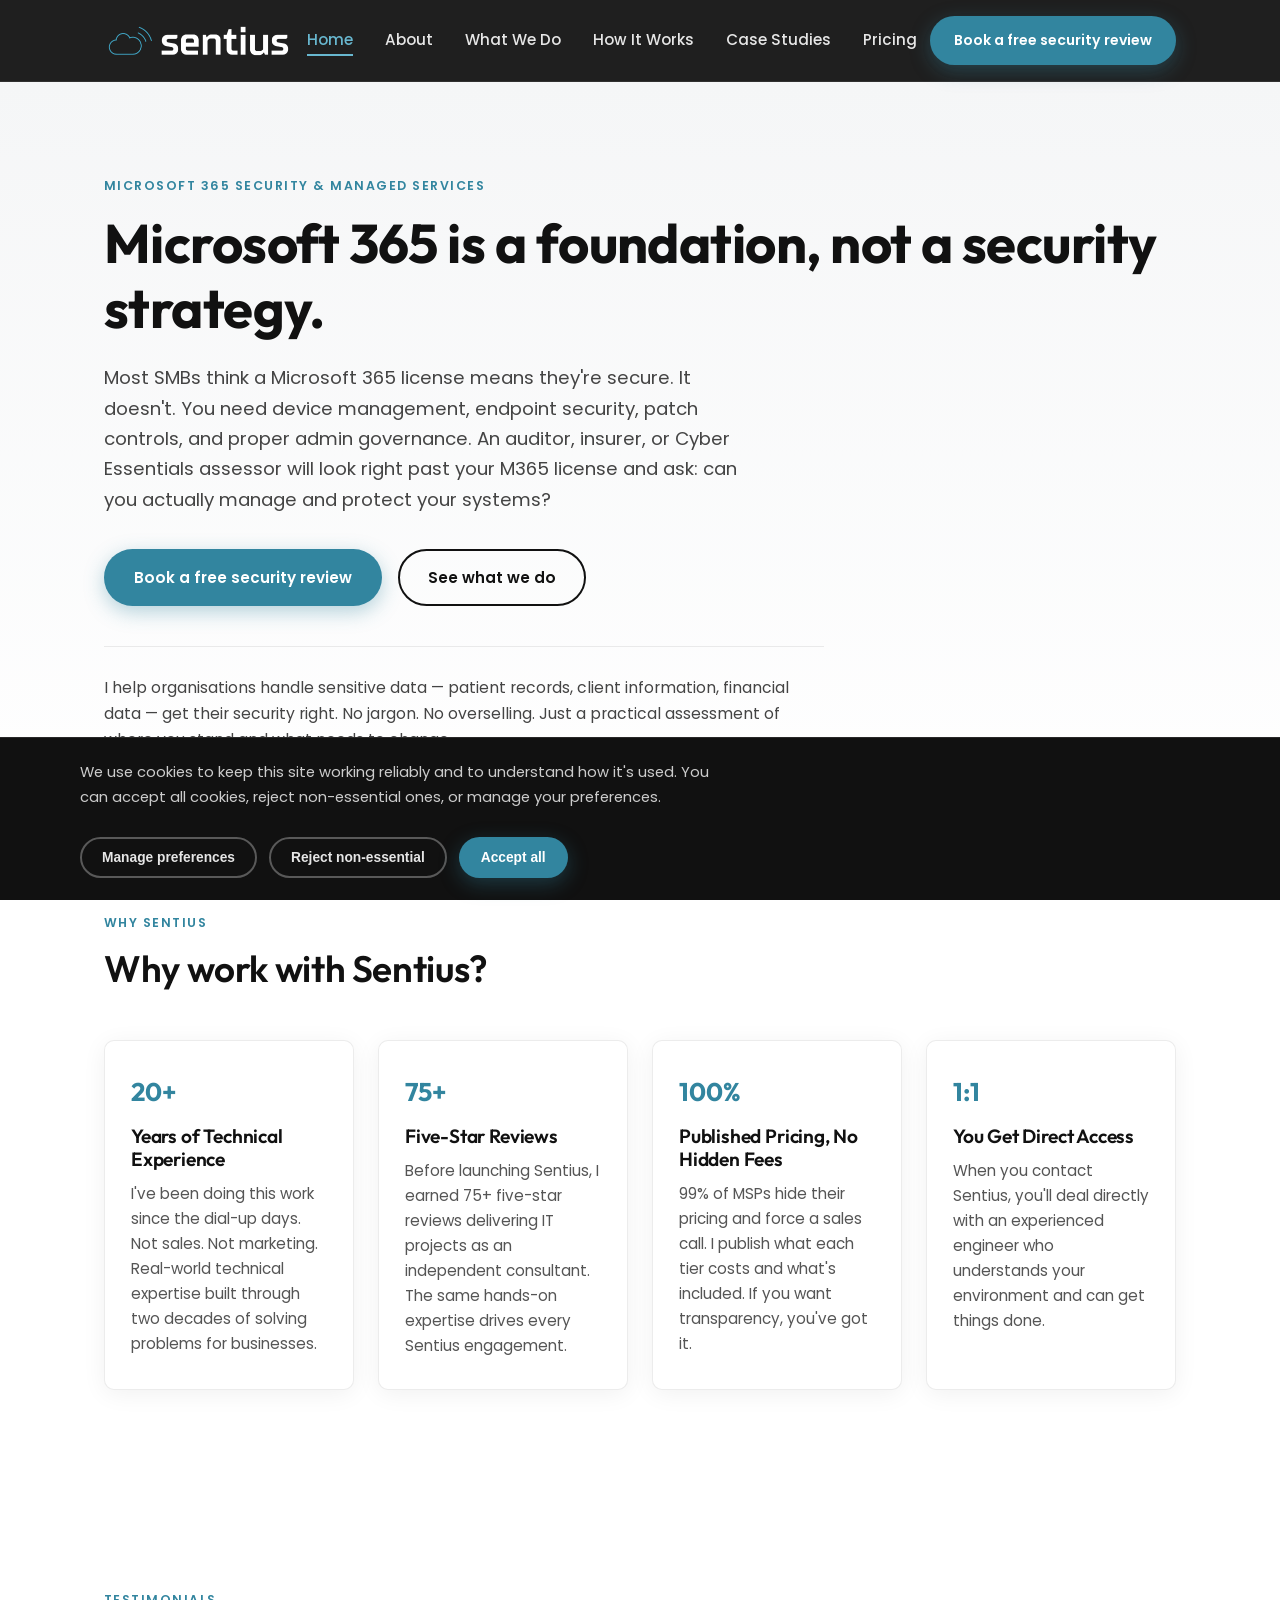
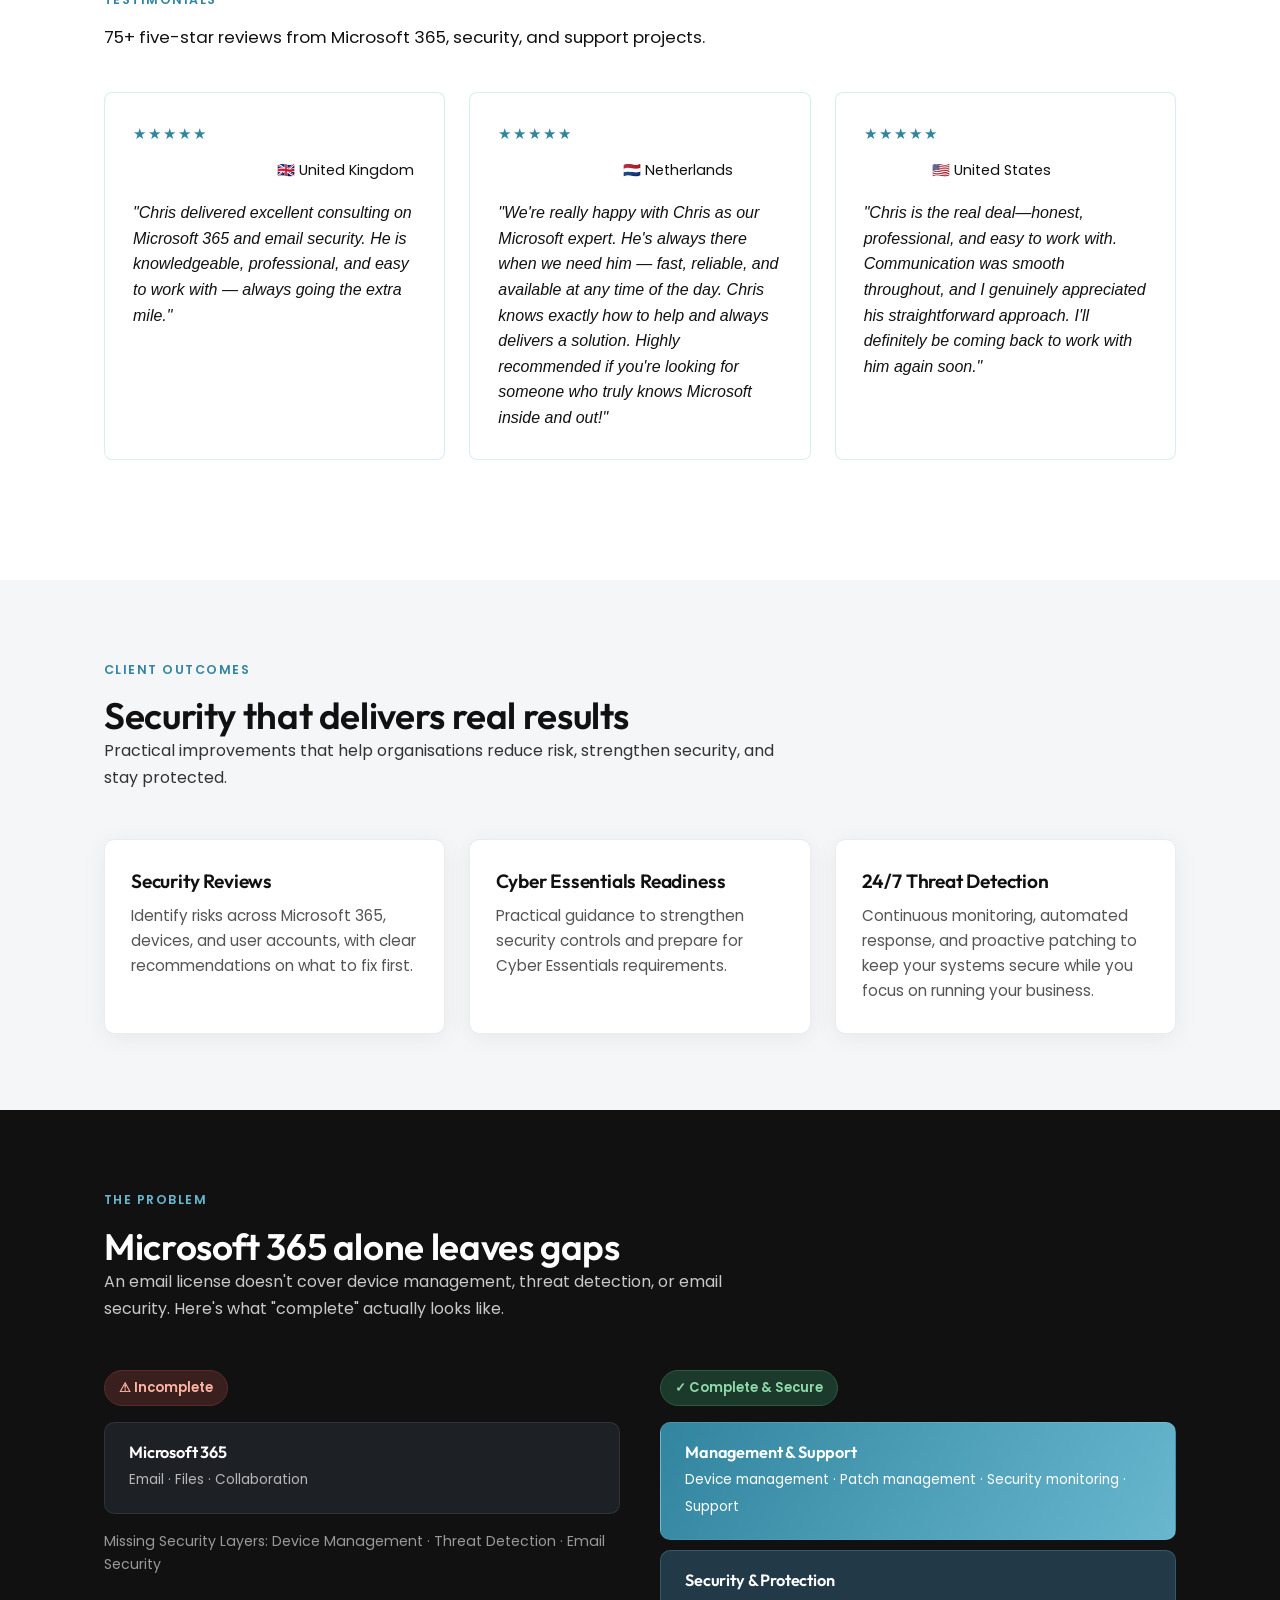
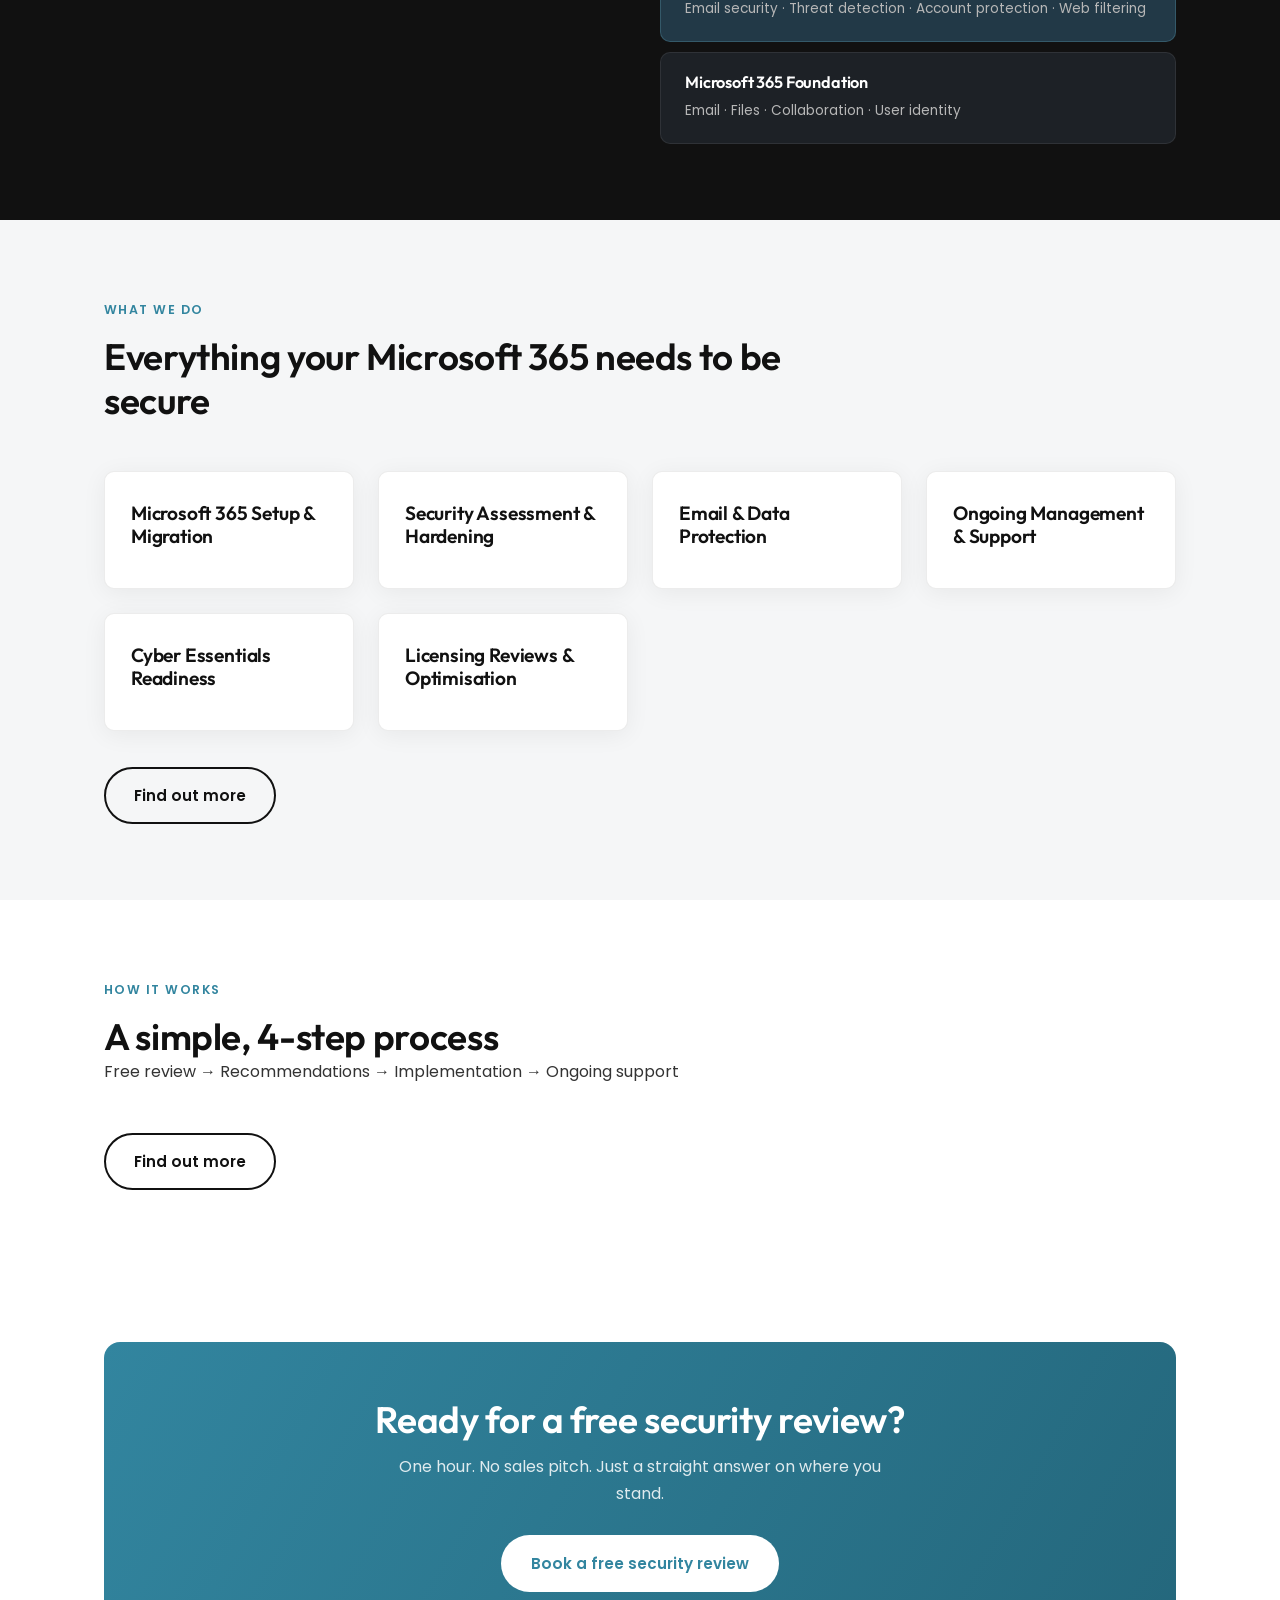
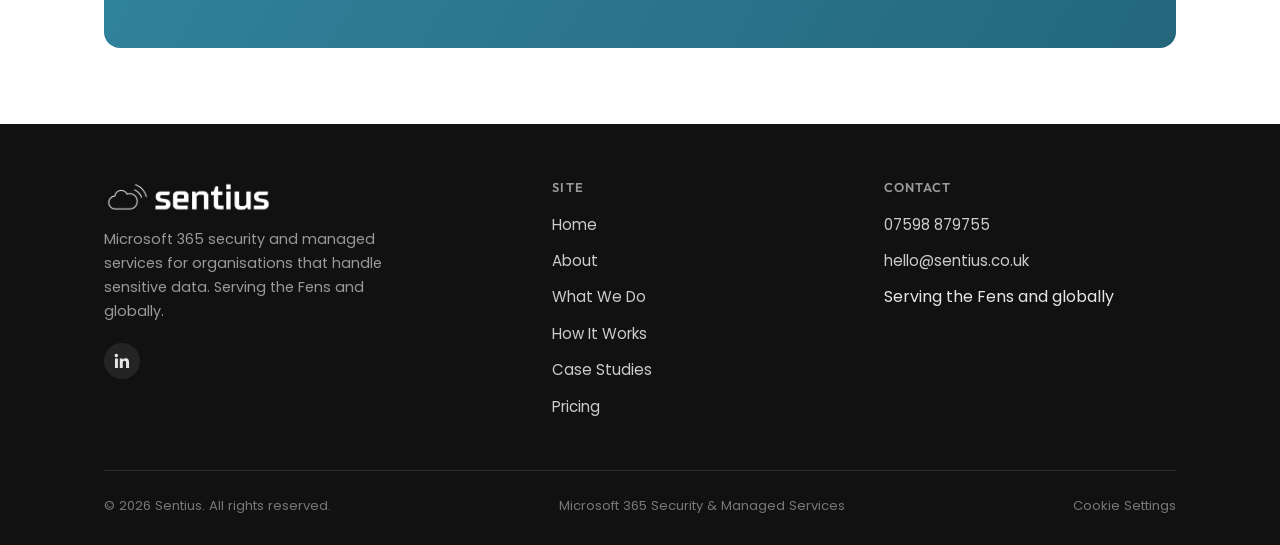
==== commit daddfb03: "testimonials correct spacing" ====
--- a/index.html
+++ b/index.html
@@ -189,7 +189,6 @@
   <section class="testimonials-section">
     <div class="container">
       <span class="eyebrow">Testimonials</span>
-      <h2>Trusted by clients worldwide</h2>
       <p class="lede">75+ five-star reviews from Microsoft 365, security, and support projects.</p>
 
       <div class="testimonials-grid">
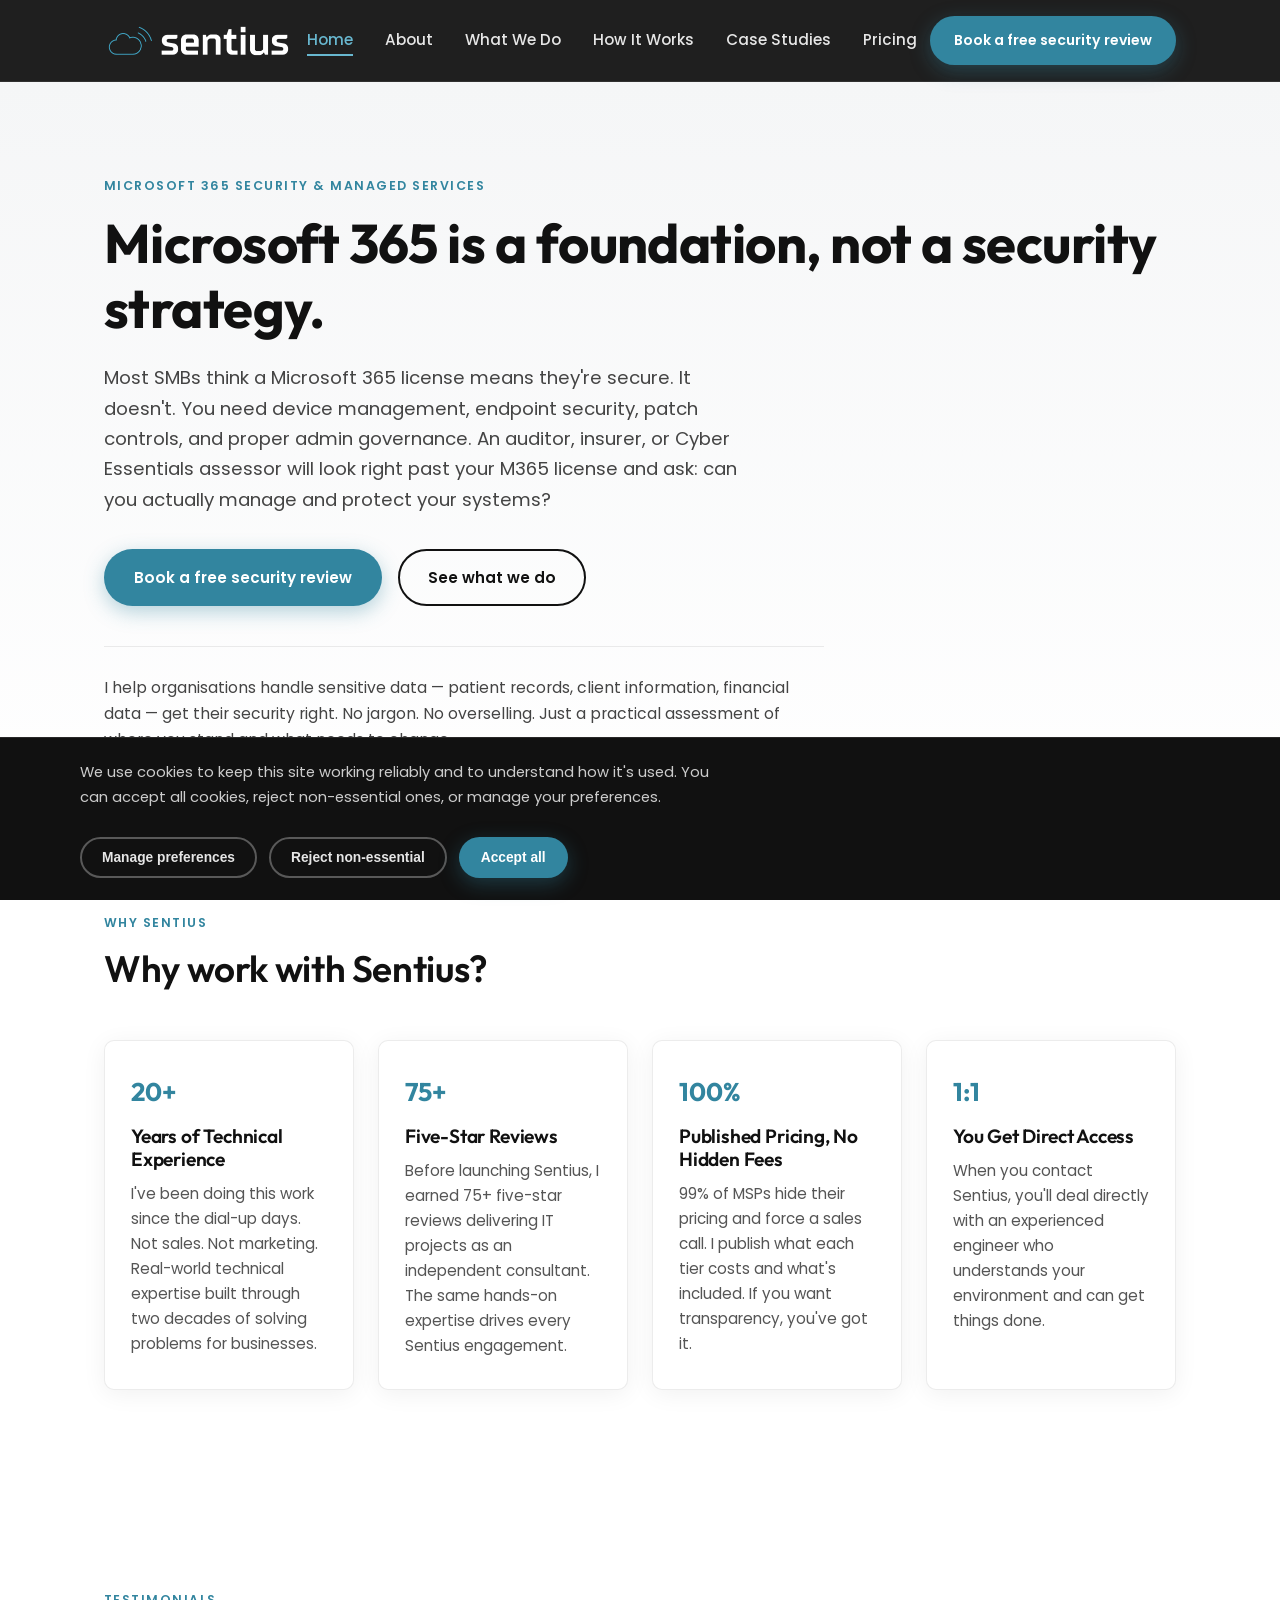
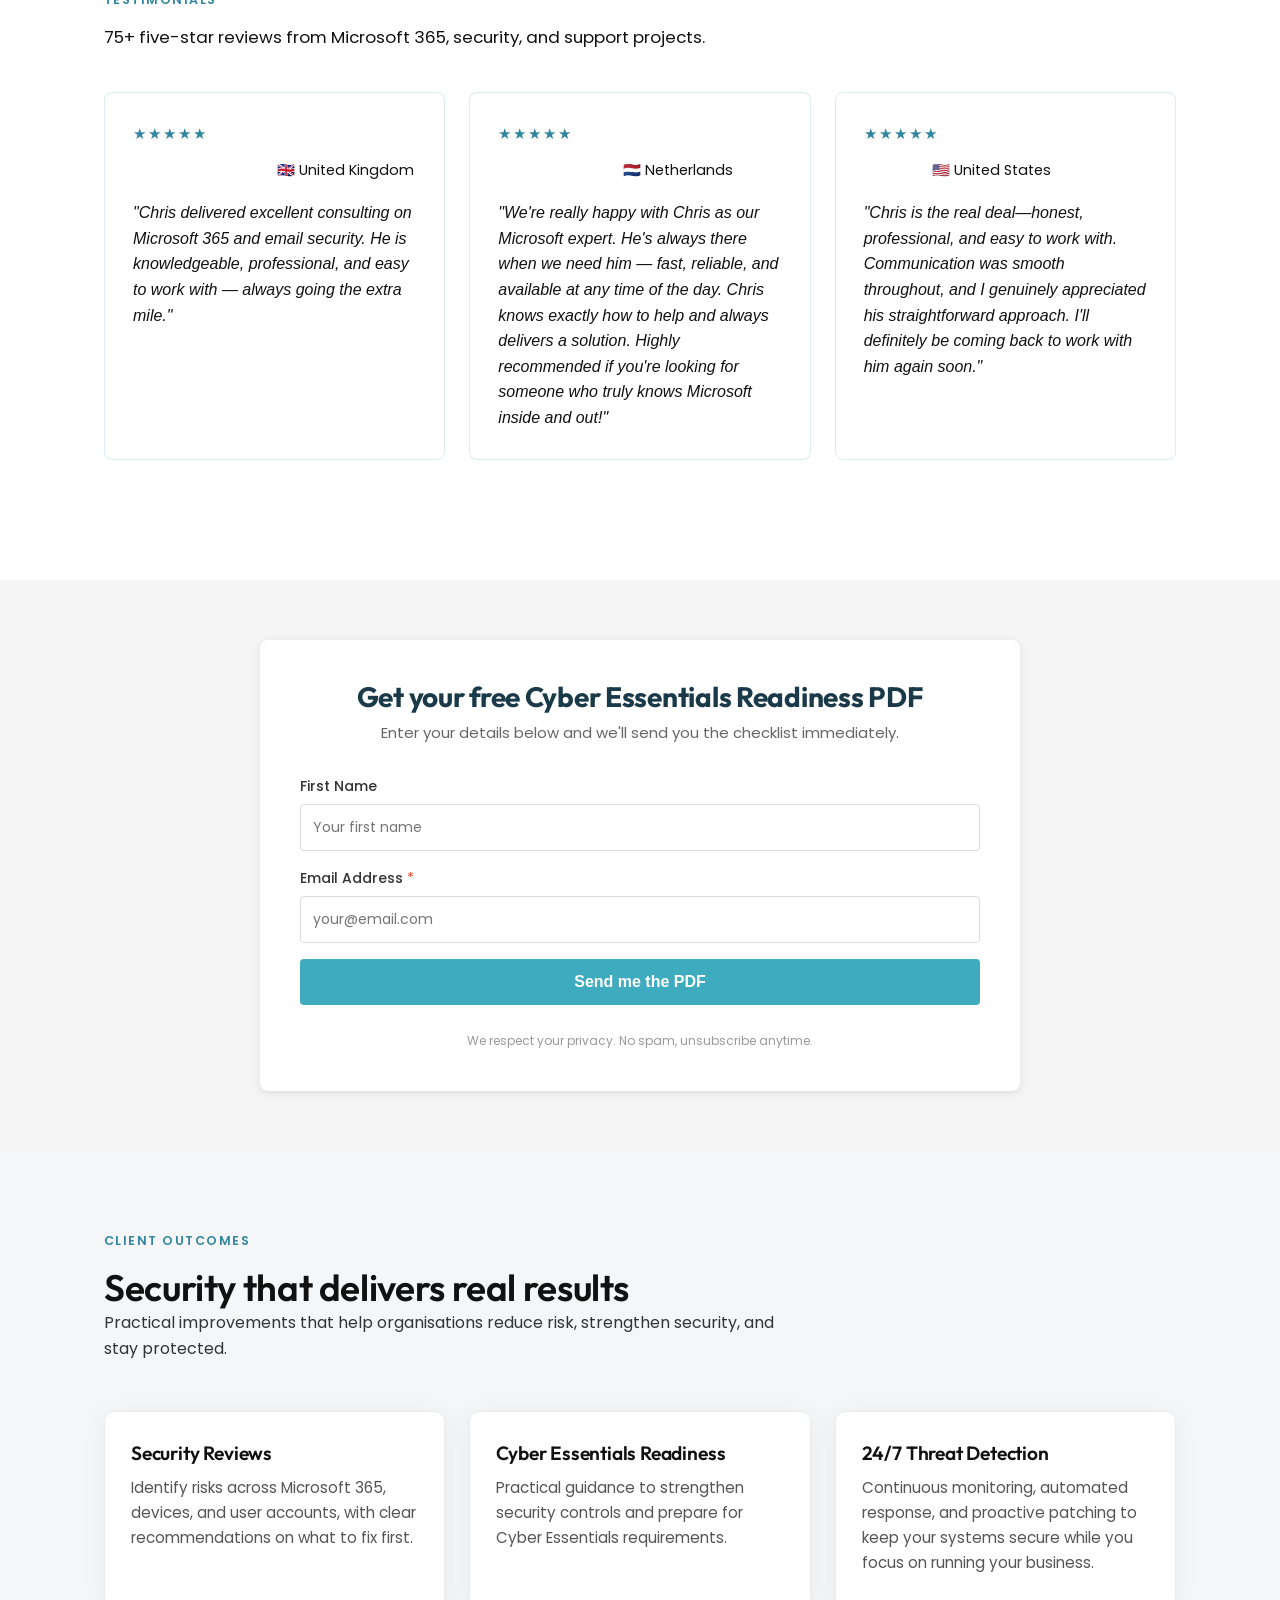
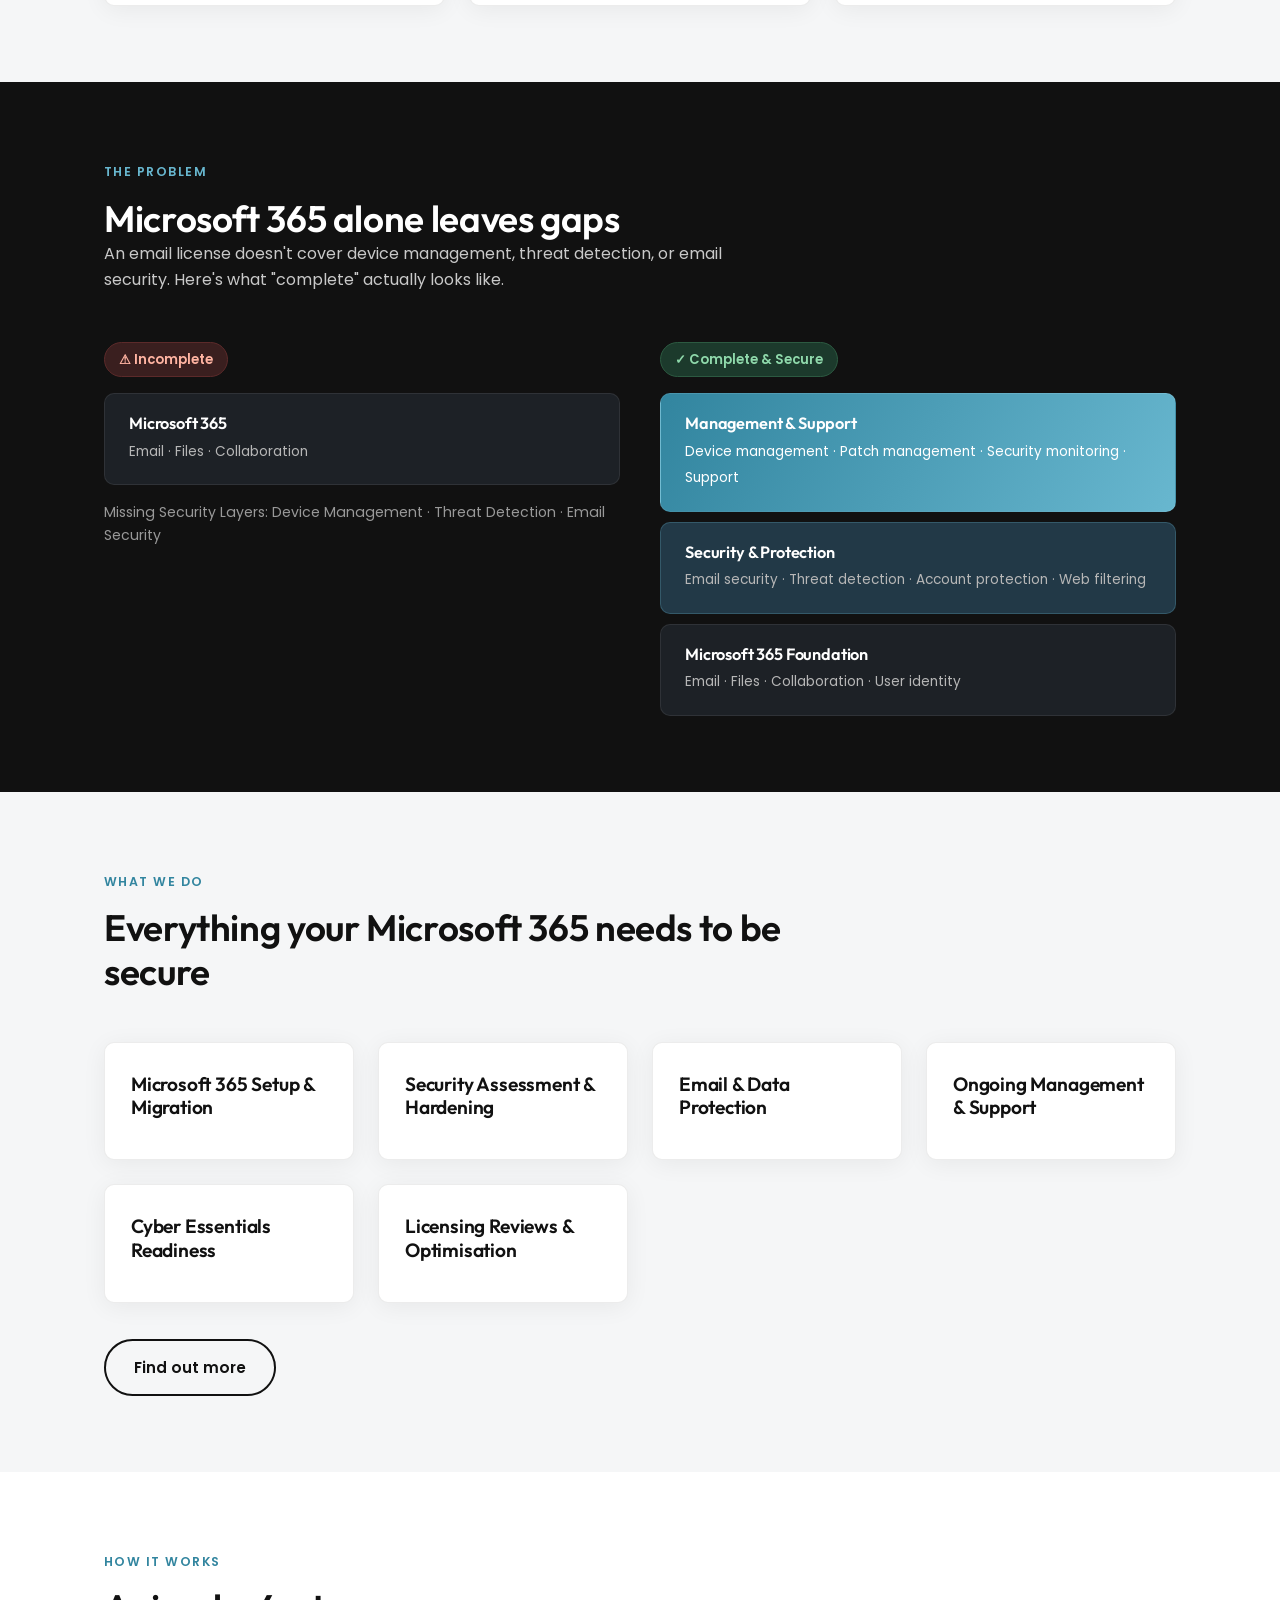
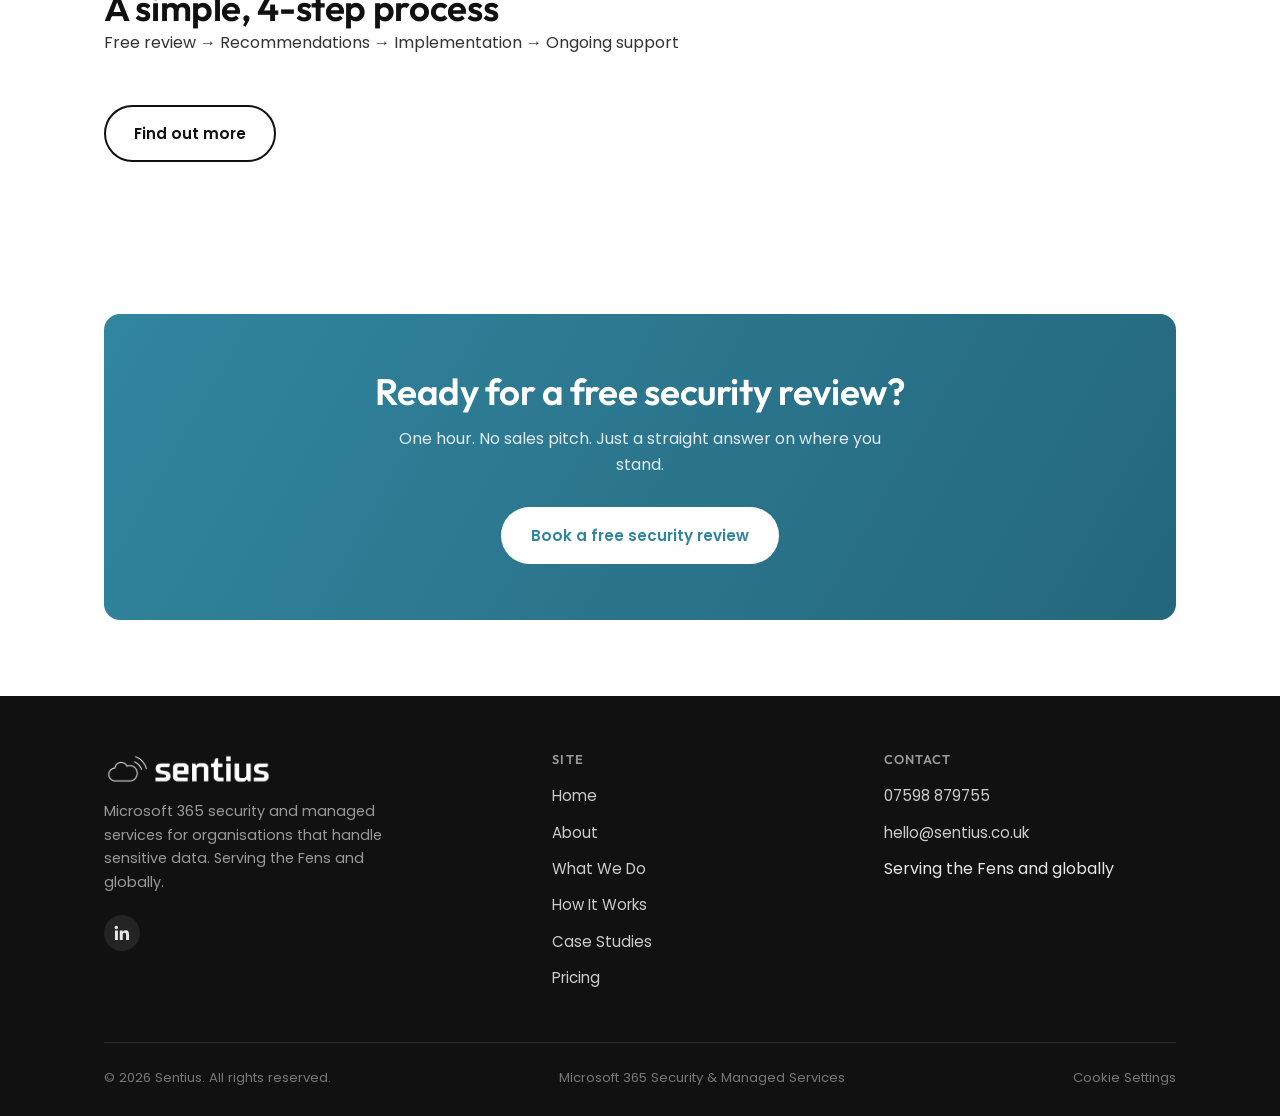
==== commit 4598bc6c: "Add files via upload" ====
--- a/index.html
+++ b/index.html
@@ -113,6 +113,37 @@
   }
 }
 </style>
+<script type="text/javascript">
+    (function(c,l,a,r,i,t,y){
+        c[a]=c[a]||function(){(c[a].q=c[a].q||[]).push(arguments)};
+        t=l.createElement(r);t.async=1;t.src="https://www.clarity.ms/tag/"+i;
+        y=l.getElementsByTagName(r)[0];y.parentNode.insertBefore(t,y);
+    })(window, document, "clarity", "script", "y70itt7wc4");
+</script>
+<script type="application/ld+json">
+{
+  "@context": "https://schema.org",
+  "@type": "LocalBusiness",
+  "name": "Sentius Ltd",
+  "image": "https://sentius.co.uk/assets/logo.png",
+  "description": "Microsoft 365 security and managed services for organisations that handle sensitive data.",
+  "url": "https://sentius.co.uk",
+  "telephone": "+447598879755",
+  "email": "hello@sentius.co.uk",
+  "address": {
+    "@type": "PostalAddress",
+    "addressLocality": "King's Lynn",
+    "addressRegion": "Norfolk",
+    "postalCode": "PE30",
+    "addressCountry": "GB"
+  },
+  "areaServed": ["GB", "US", "EU"],
+  "priceRange": "£30-£80",
+  "sameAs": [
+    "https://www.linkedin.com/in/chris-warner-75b22317b/"
+  ]
+}
+</script>
 </head>
 <body>
 
@@ -230,6 +261,106 @@
     </div>
   </section>
 
+<section style="padding: 60px 0; background: #f5f5f5;">
+  <div class="container" style="max-width: 800px; margin: 0 auto; padding: 0 20px;">
+    <div style="background: white; padding: 40px; border-radius: 8px; box-shadow: 0 2px 8px rgba(0,0,0,0.1);">
+      
+      <h2 style="font-size: 28px; font-weight: bold; color: #1a3a4a; margin: 0 0 8px 0; text-align: center;">Get your free Cyber Essentials Readiness PDF</h2>
+      
+      <p style="color: #666; text-align: center; margin: 0 0 30px 0; font-size: 15px; line-height: 1.6;">Enter your details below and we'll send you the checklist immediately.</p>
+      
+      <form id="ceForm" style="display: flex; flex-direction: column; gap: 16px;">
+        
+        <div>
+          <label for="firstName" style="display: block; font-weight: 500; margin-bottom: 6px; color: #333; font-size: 14px;">First Name</label>
+          <input 
+            type="text" 
+            id="firstName" 
+            name="firstName"
+            required
+            placeholder="Your first name"
+            style="width: 100%; padding: 12px; border: 1px solid #ddd; border-radius: 4px; font-size: 14px; box-sizing: border-box; font-family: inherit;"
+          >
+        </div>
+        
+        <div>
+          <label for="email" style="display: block; font-weight: 500; margin-bottom: 6px; color: #333; font-size: 14px;">Email Address <span style="color: #e85c41;">*</span></label>
+          <input 
+            type="email" 
+            id="email" 
+            name="email"
+            required
+            placeholder="your@email.com"
+            style="width: 100%; padding: 12px; border: 1px solid #ddd; border-radius: 4px; font-size: 14px; box-sizing: border-box; font-family: inherit;"
+          >
+        </div>
+        
+        <button 
+          type="submit"
+          style="background-color: #3EABBF; color: white; border: none; padding: 14px 30px; font-weight: bold; font-size: 16px; cursor: pointer; border-radius: 4px; width: 100%; transition: background-color 0.2s;"
+          onmouseover="this.style.backgroundColor='#2a8fa3'"
+          onmouseout="this.style.backgroundColor='#3EABBF'"
+        >
+          Send me the PDF
+        </button>
+        
+        <p style="font-size: 12px; color: #999; margin: 10px 0 0 0; text-align: center;">We respect your privacy. No spam, unsubscribe anytime.</p>
+        
+        <div id="formMessage" style="display: none; padding: 12px; border-radius: 4px; text-align: center; margin-top: 10px; font-size: 14px;"></div>
+      </form>
+    </div>
+  </div>
+</section>
+
+<script>
+document.getElementById('ceForm').addEventListener('submit', async function(e) {
+  e.preventDefault();
+  
+  const firstName = document.getElementById('firstName').value;
+  const email = document.getElementById('email').value;
+  const messageDiv = document.getElementById('formMessage');
+  const submitBtn = this.querySelector('button[type="submit"]');
+  
+  submitBtn.disabled = true;
+  submitBtn.textContent = 'Sending...';
+  messageDiv.style.display = 'none';
+  
+  try {
+    const response = await fetch('https://default79bddacbeb584315b2ee83966858d7.13.environment.api.powerplatform.com:443/powerautomate/automations/direct/cu/26/workflows/33ff9d2858d54606a2a4982ecc52d7b0/triggers/manual/paths/invoke?api-version=1&sp=%2Ftriggers%2Fmanual%2Frun&sv=1.0&sig=KjIqbp4B-G_SHOgc4-4ngvhR1t_5SLrv2yPpm-Xpplw', {
+      method: 'POST',
+      headers: {
+        'Content-Type': 'application/json'
+      },
+      body: JSON.stringify({
+        firstName: firstName,
+        email: email
+      })
+    });
+    
+    if (response.ok) {
+      messageDiv.style.backgroundColor = '#d4edda';
+      messageDiv.style.color = '#155724';
+      messageDiv.style.border = '1px solid #c3e6cb';
+      messageDiv.textContent = '✓ Success! Check your email for the PDF.';
+      messageDiv.style.display = 'block';
+      document.getElementById('ceForm').reset();
+      submitBtn.disabled = false;
+      submitBtn.textContent = 'Send me the PDF';
+    } else {
+      throw new Error('Failed to submit');
+    }
+  } catch (error) {
+    messageDiv.style.backgroundColor = '#f8d7da';
+    messageDiv.style.color = '#721c24';
+    messageDiv.style.border = '1px solid #f5c6cb';
+    messageDiv.textContent = '✕ Something went wrong. Please try again.';
+    messageDiv.style.display = 'block';
+    submitBtn.disabled = false;
+    submitBtn.textContent = 'Send me the PDF';
+  }
+});
+</script>
+
   <section class="section-tint">
     <div class="container">
       <div class="section-head">
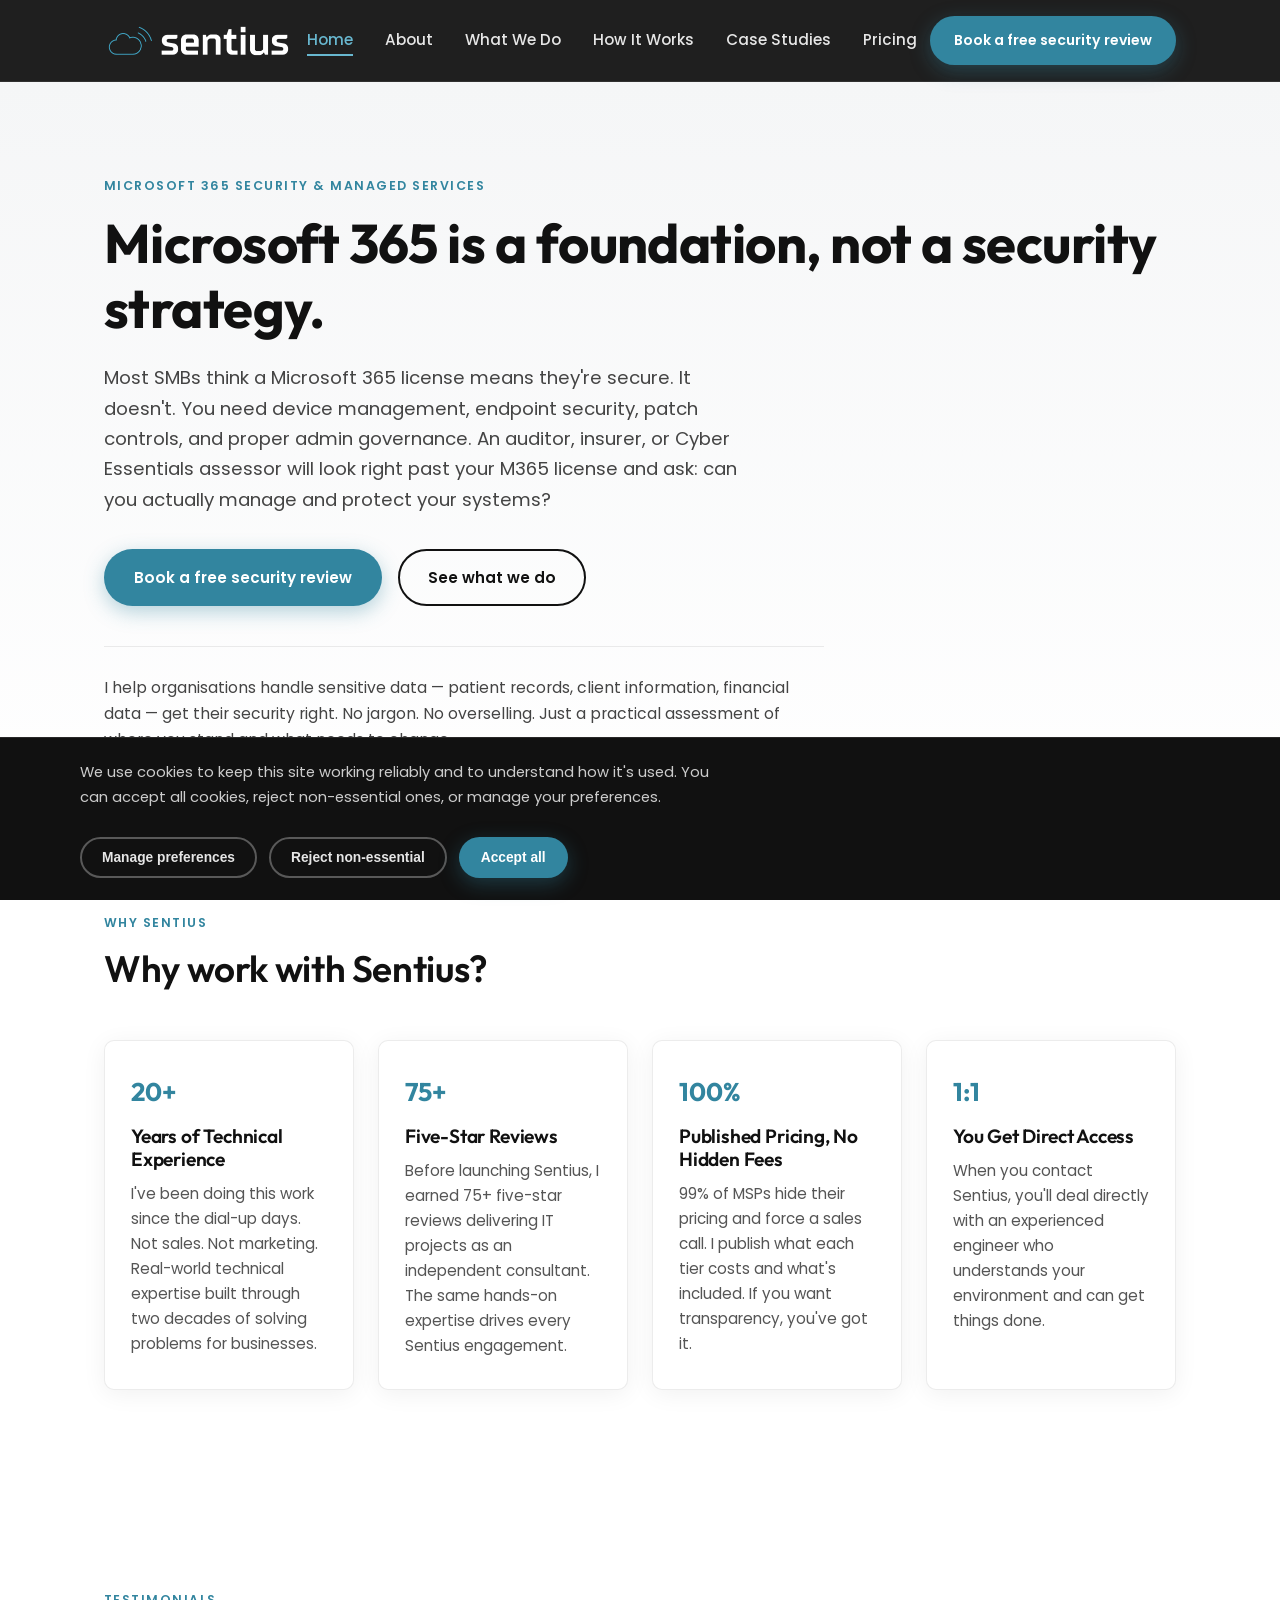
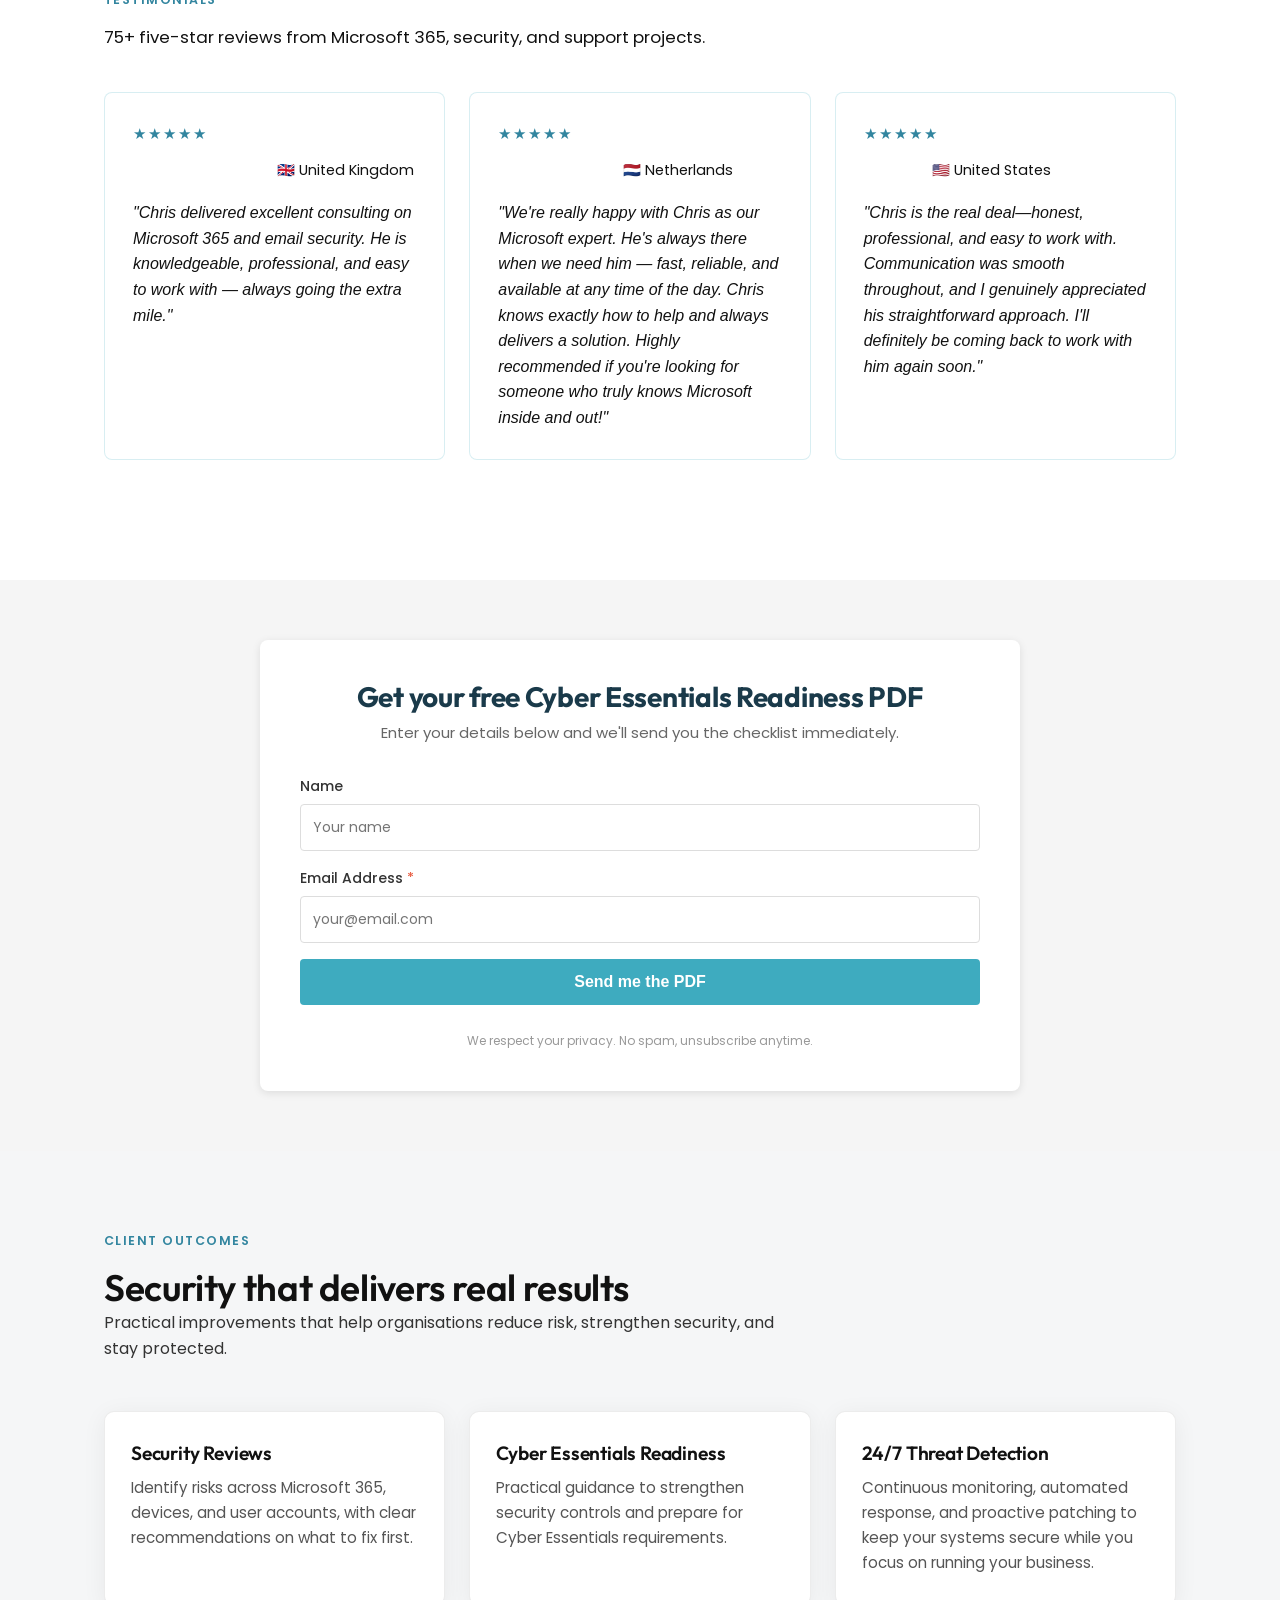
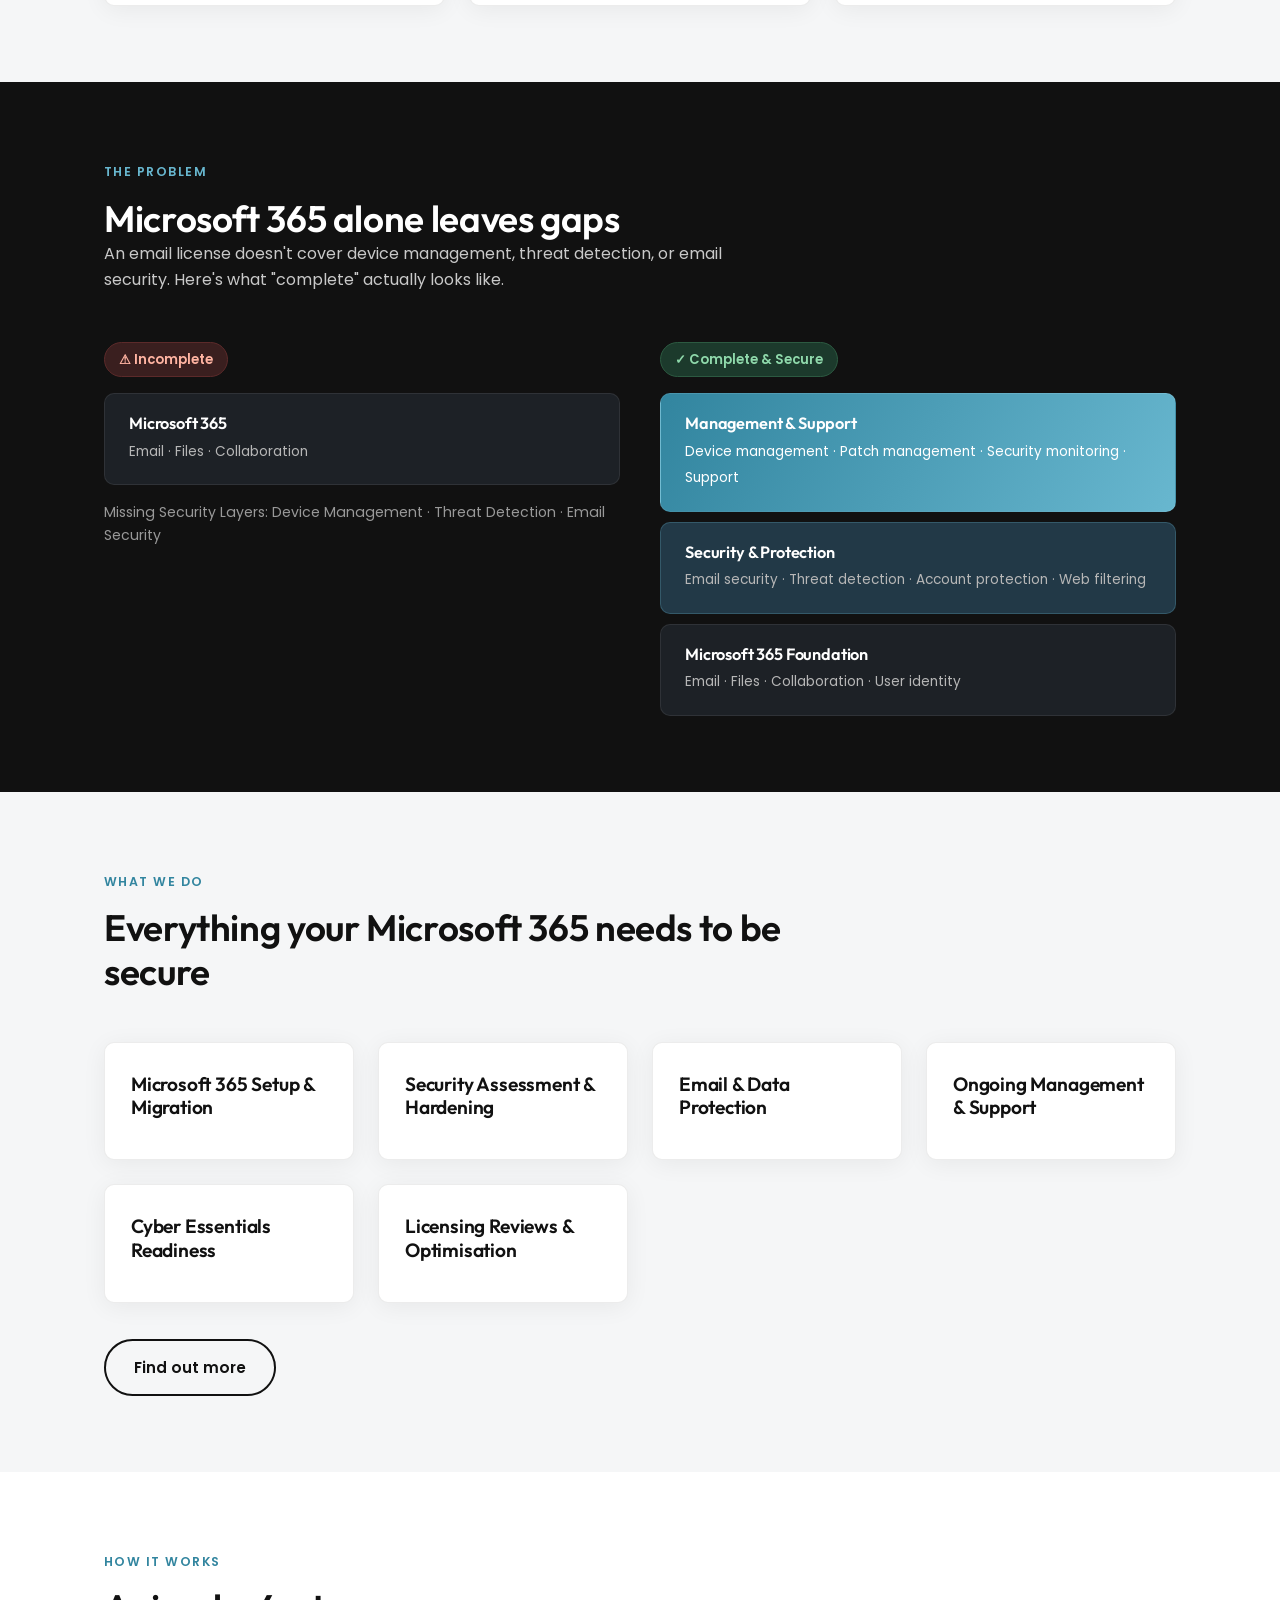
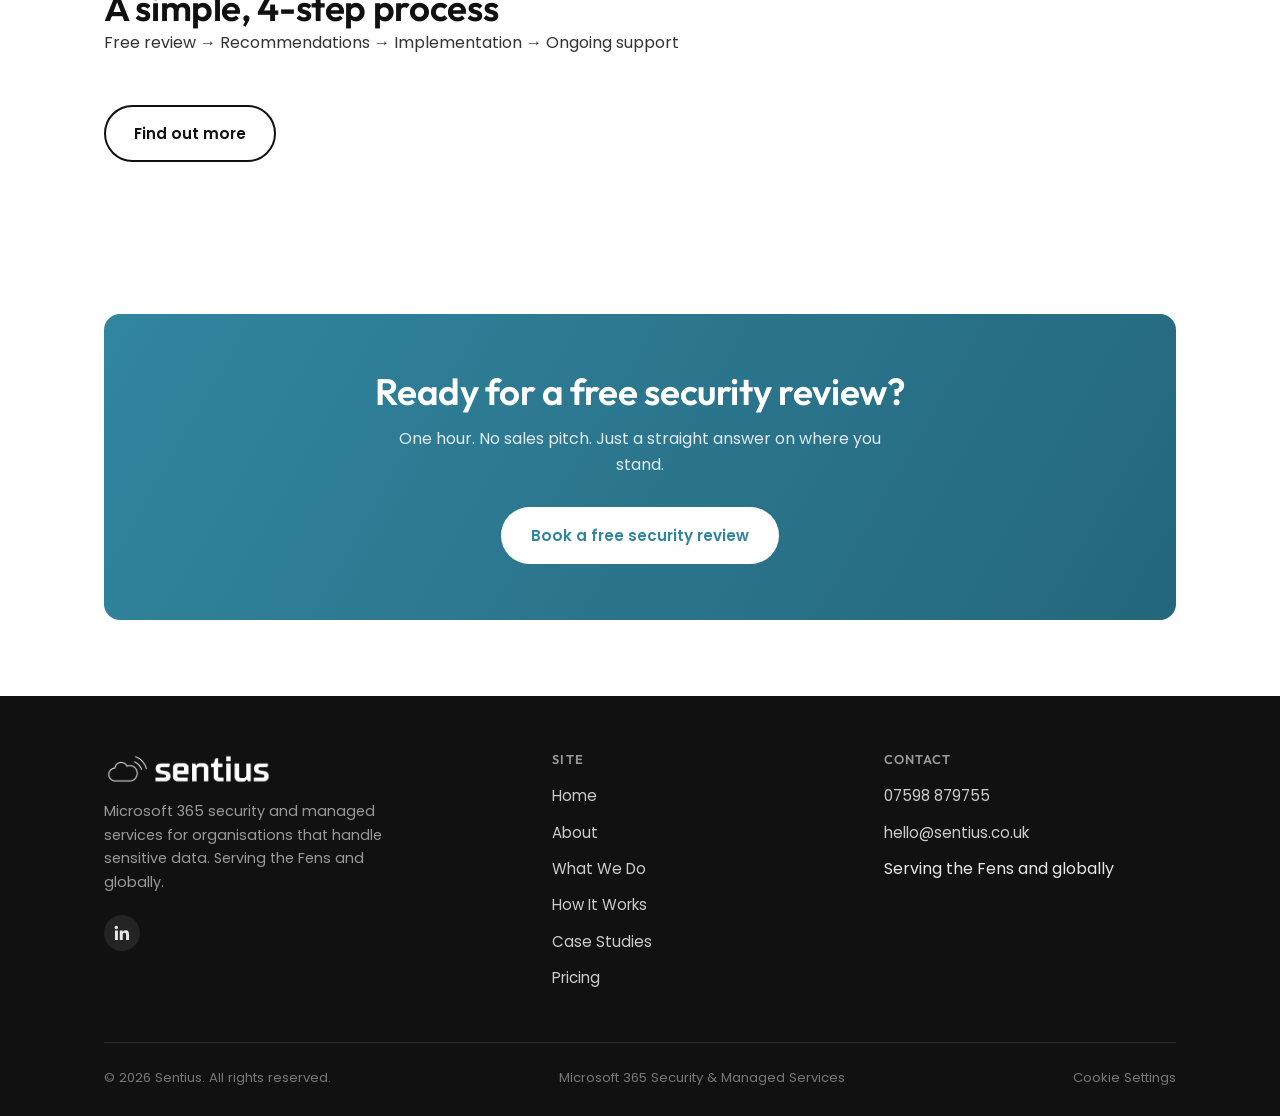
==== commit 3dc09166: "Add files via upload" ====
--- a/index.html
+++ b/index.html
@@ -272,13 +272,13 @@
       <form id="ceForm" style="display: flex; flex-direction: column; gap: 16px;">
         
         <div>
-          <label for="firstName" style="display: block; font-weight: 500; margin-bottom: 6px; color: #333; font-size: 14px;">First Name</label>
+          <label for="firstName" style="display: block; font-weight: 500; margin-bottom: 6px; color: #333; font-size: 14px;">Name</label>
           <input 
             type="text" 
             id="firstName" 
             name="firstName"
             required
-            placeholder="Your first name"
+            placeholder="Your name"
             style="width: 100%; padding: 12px; border: 1px solid #ddd; border-radius: 4px; font-size: 14px; box-sizing: border-box; font-family: inherit;"
           >
         </div>
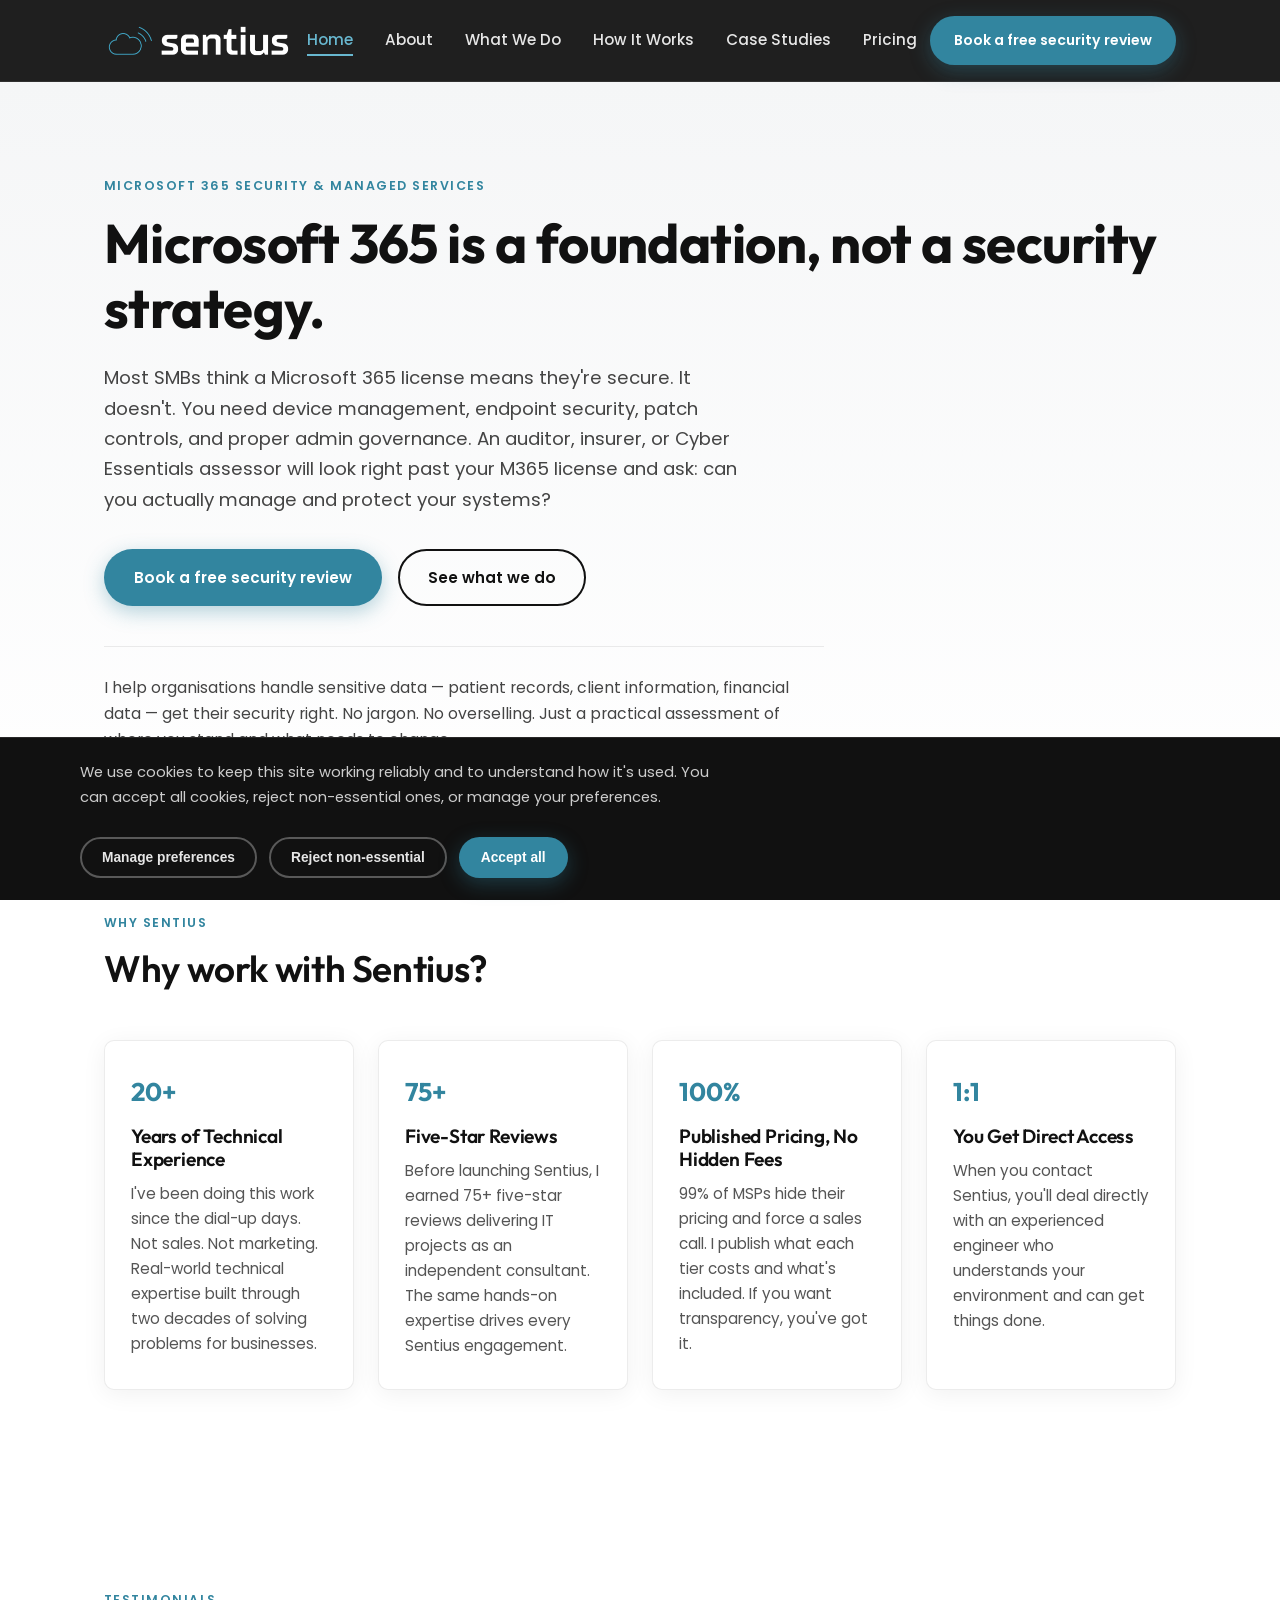
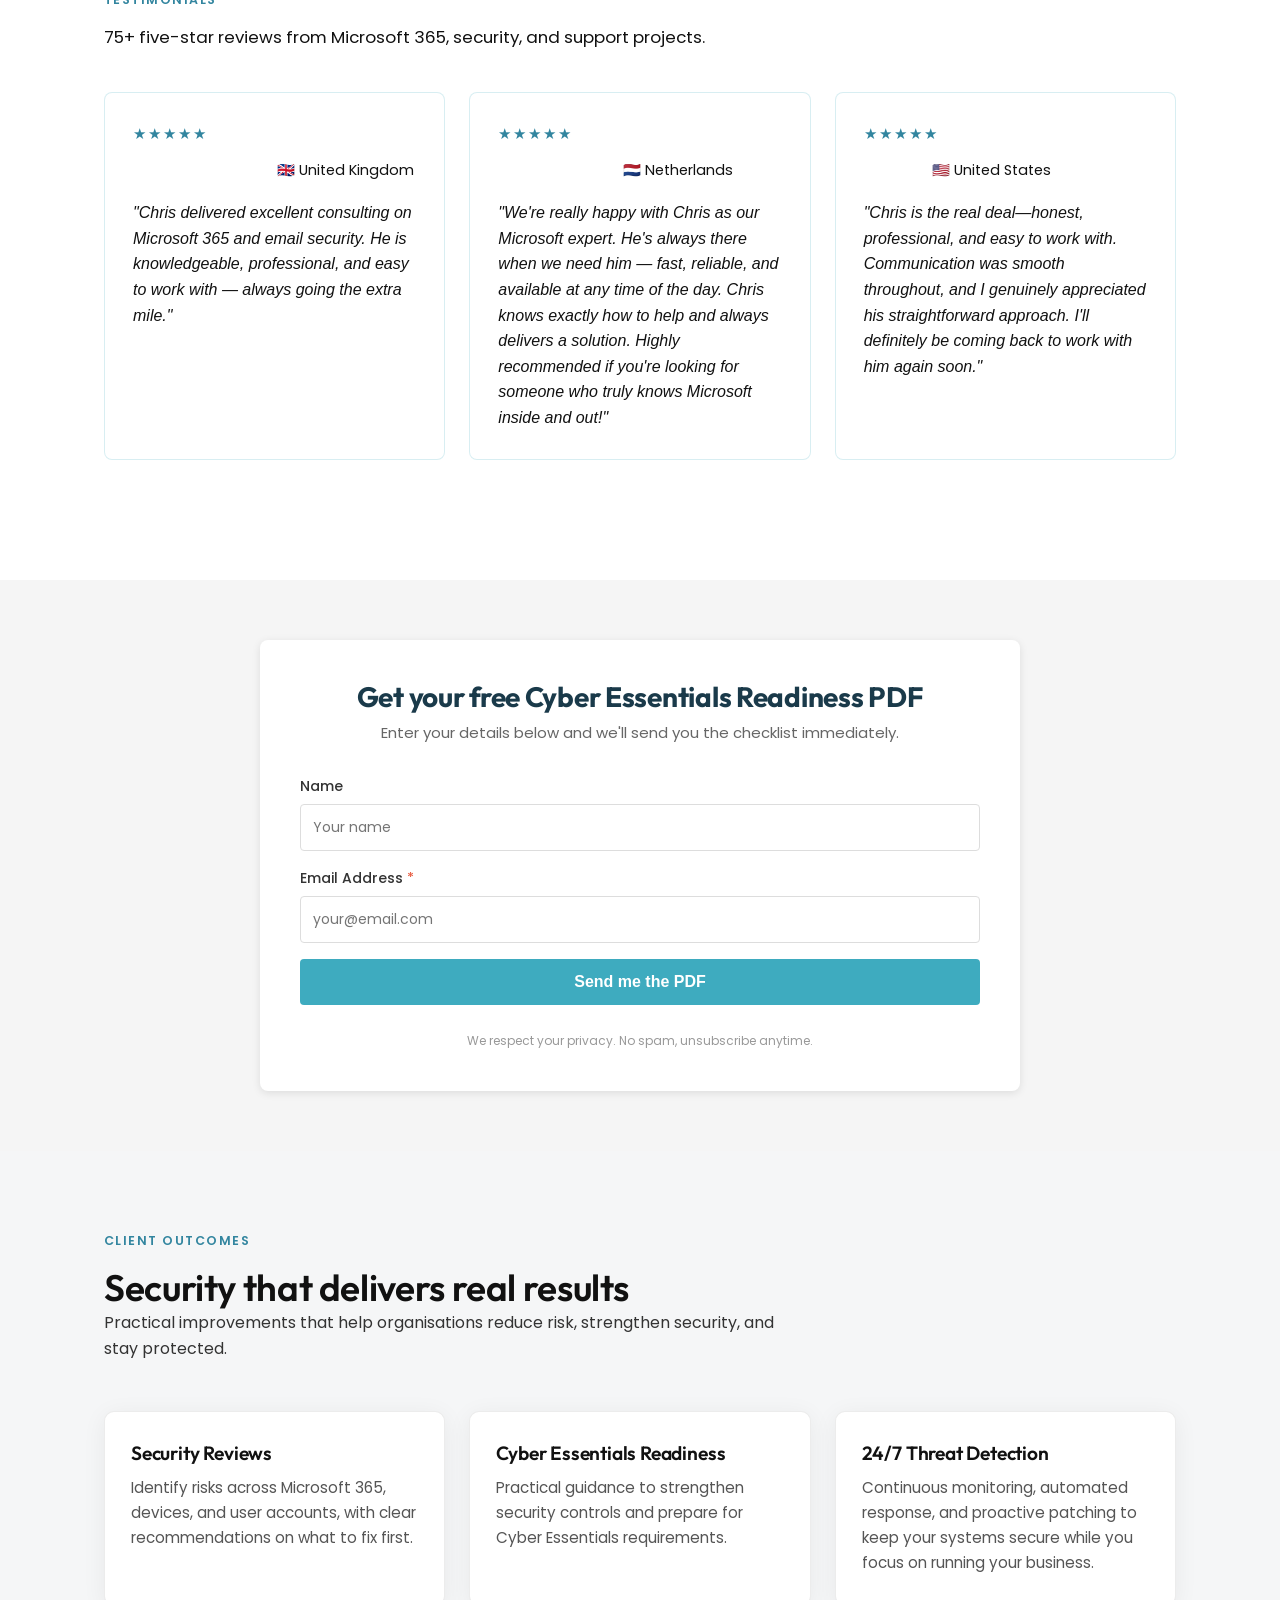
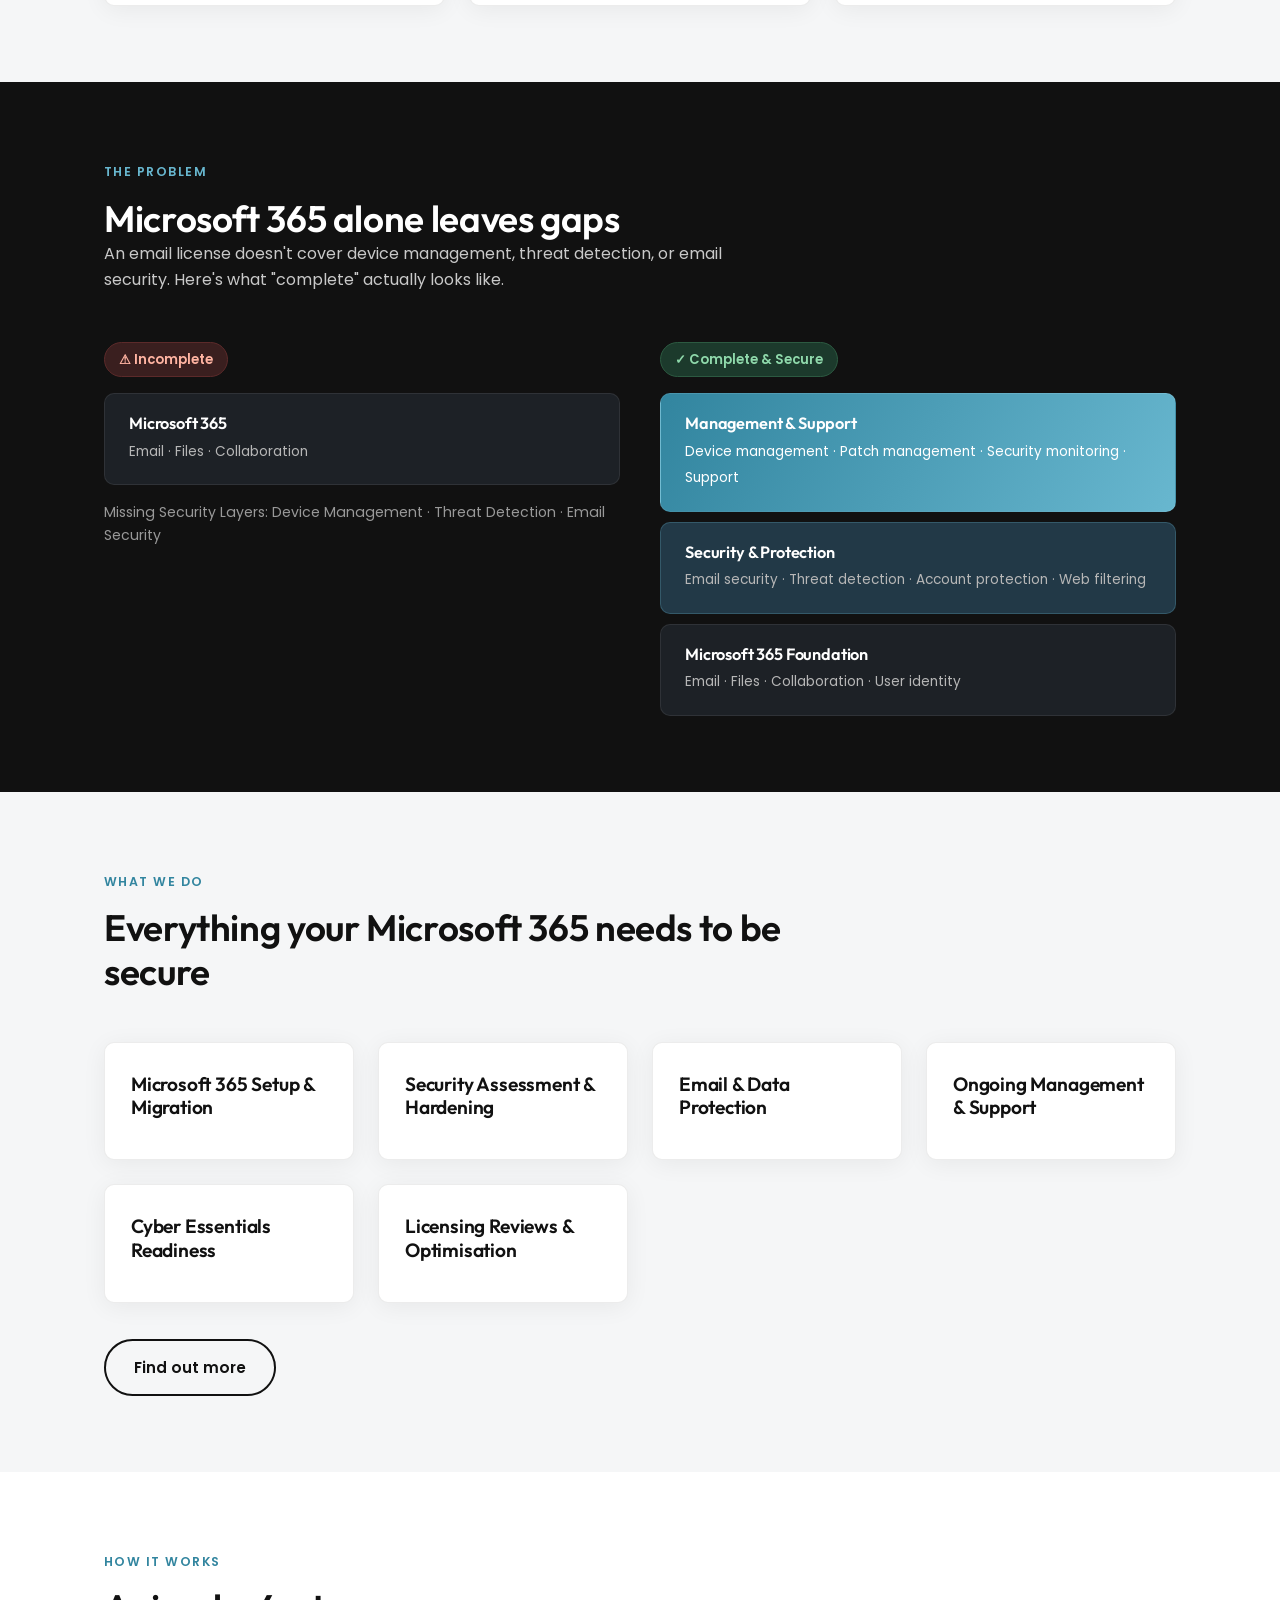
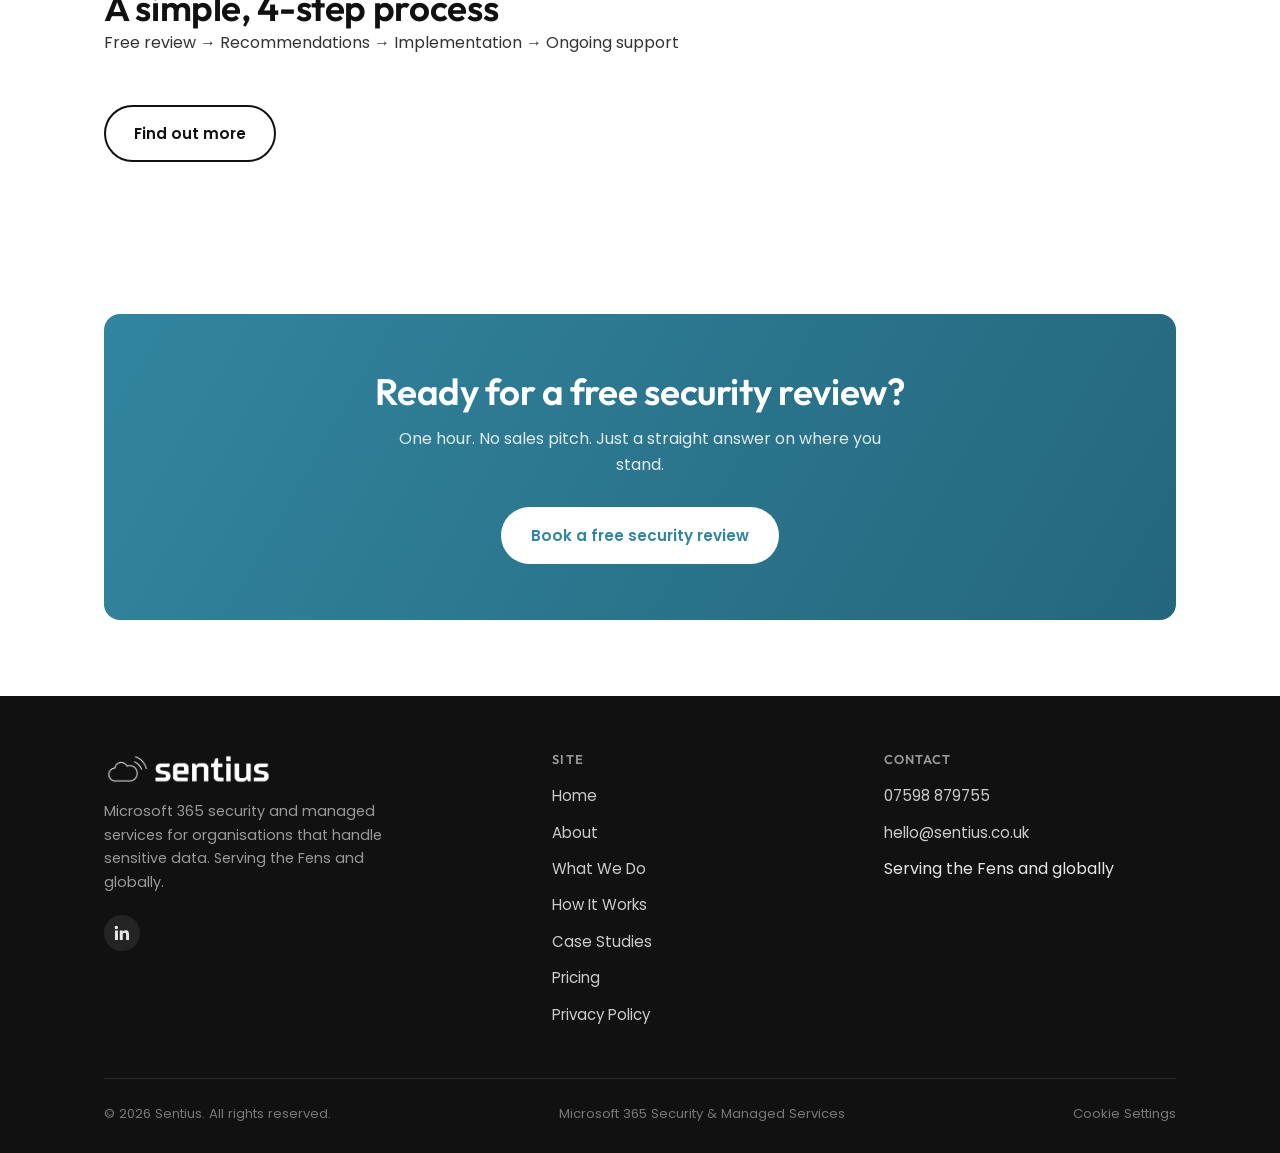
==== commit 95c74177: "Add files via upload" ====
--- a/index.html
+++ b/index.html
@@ -490,6 +490,7 @@
           <li><a href="how-it-works.html">How It Works</a></li>
           <li><a href="case-studies.html">Case Studies</a></li>
           <li><a href="pricing.html">Pricing</a></li>
+          <li><a href="privacy-policy.html">Privacy Policy</a></li>
         </ul>
       </div>
       <div class="footer-col">
